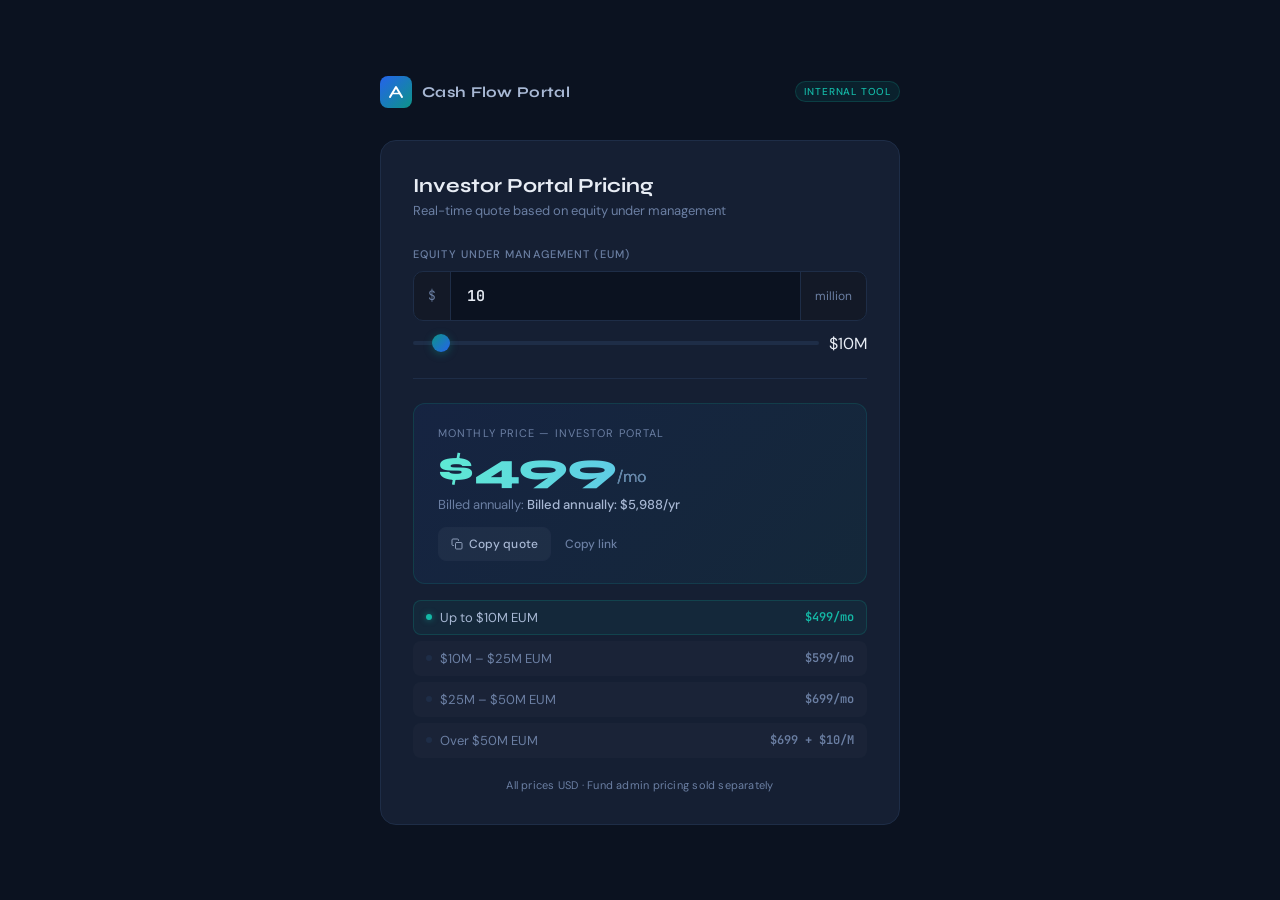
==== index.html @ 6ce74857 "copy quote and link" ====
<!DOCTYPE html>
<html lang="en">
<head>
<meta charset="UTF-8">
<meta name="viewport" content="width=device-width, initial-scale=1.0">
<title>CFP Investor Portal Pricing Calculator</title>
<link href="https://fonts.googleapis.com/css2?family=Syne:wght@400;600;700;800&family=JetBrains+Mono:wght@400;600&family=DM+Sans:wght@300;400;500&display=swap" rel="stylesheet">
<style>
  *, *::before, *::after { box-sizing: border-box; margin: 0; padding: 0; }

  :root {
    --navy: #0b1220;
    --navy-mid: #111b2e;
    --navy-card: #151f33;
    --navy-border: #1e2d47;
    --blue: #2563eb;
    --indigo: #4f46e5;
    --teal: #0d9488;
    --teal-light: #14b8a6;
    --text: #e8edf5;
    --muted: #6b7fa3;
    --soft: #a8b8d4;
  }

  body {
    background: var(--navy);
    color: var(--text);
    font-family: 'DM Sans', sans-serif;
    min-height: 100vh;
    display: flex;
    align-items: center;
    justify-content: center;
    padding: 24px;
  }

  .wrap {
    width: 100%;
    max-width: 520px;
  }

  .logo-row {
    display: flex;
    align-items: center;
    gap: 10px;
    margin-bottom: 32px;
  }

  .logo-mark {
    width: 32px;
    height: 32px;
    background: linear-gradient(135deg, var(--blue), var(--teal));
    border-radius: 8px;
    display: flex;
    align-items: center;
    justify-content: center;
  }

  .logo-mark svg { display: block; }

  .logo-text {
    font-family: 'Syne', sans-serif;
    font-weight: 700;
    font-size: 15px;
    letter-spacing: 0.02em;
    color: var(--soft);
  }

  .badge {
    margin-left: auto;
    font-size: 10px;
    font-weight: 500;
    letter-spacing: 0.08em;
    text-transform: uppercase;
    color: var(--teal-light);
    background: rgba(13,148,136,0.12);
    border: 1px solid rgba(13,148,136,0.25);
    padding: 3px 8px;
    border-radius: 20px;
  }

  .card {
    background: var(--navy-card);
    border: 1px solid var(--navy-border);
    border-radius: 16px;
    padding: 32px;
  }

  .card-title {
    font-family: 'Syne', sans-serif;
    font-size: 20px;
    font-weight: 700;
    color: var(--text);
    margin-bottom: 4px;
  }

  .card-sub {
    font-size: 13px;
    color: var(--muted);
    margin-bottom: 28px;
  }

  .input-group {
    margin-bottom: 24px;
  }

  .input-label {
    font-size: 11px;
    font-weight: 500;
    letter-spacing: 0.1em;
    text-transform: uppercase;
    color: var(--muted);
    margin-bottom: 10px;
    display: block;
  }

  .input-row {
    display: flex;
    gap: 0;
    background: var(--navy);
    border: 1px solid var(--navy-border);
    border-radius: 10px;
    overflow: hidden;
    transition: border-color 0.2s;
  }

  .input-row:focus-within {
    border-color: var(--teal);
    box-shadow: 0 0 0 3px rgba(13,148,136,0.12);
  }

  .input-prefix {
    padding: 0 14px;
    background: rgba(255,255,255,0.03);
    border-right: 1px solid var(--navy-border);
    display: flex;
    align-items: center;
    font-family: 'JetBrains Mono', monospace;
    font-size: 13px;
    color: var(--muted);
    white-space: nowrap;
    user-select: none;
  }

  .input-suffix {
    padding: 0 14px;
    background: rgba(255,255,255,0.03);
    border-left: 1px solid var(--navy-border);
    display: flex;
    align-items: center;
    font-size: 12px;
    color: var(--muted);
    white-space: nowrap;
    user-select: none;
  }

  input[type="number"] {
    width: 100%;
    background: transparent;
    border: none;
    outline: none;
    padding: 14px 16px;
    font-family: 'JetBrains Mono', monospace;
    font-size: 15px;
    font-weight: 600;
    color: var(--text);
    -moz-appearance: textfield;
  }

  input[type="number"]::-webkit-inner-spin-button,
  input[type="number"]::-webkit-outer-spin-button { -webkit-appearance: none; }

  .slider-row {
    margin-top: 12px;
    display: flex;
    align-items: center;
    gap: 10px;
  }

  input[type="range"] {
    -webkit-appearance: none;
    flex: 1;
    height: 4px;
    border-radius: 2px;
    background: var(--navy-border);
    outline: none;
    cursor: pointer;
  }

  input[type="range"]::-webkit-slider-thumb {
    -webkit-appearance: none;
    width: 18px;
    height: 18px;
    border-radius: 50%;
    background: linear-gradient(135deg, var(--teal), var(--blue));
    cursor: pointer;
    box-shadow: 0 2px 8px rgba(13,148,136,0.4);
    transition: transform 0.15s;
  }

  input[type="range"]::-webkit-slider-thumb:hover { transform: scale(1.2); }

  .divider {
    height: 1px;
    background: var(--navy-border);
    margin: 24px 0;
  }

  .result-block {
    background: linear-gradient(135deg, rgba(37,99,235,0.08), rgba(13,148,136,0.08));
    border: 1px solid rgba(13,148,136,0.2);
    border-radius: 12px;
    padding: 22px 24px;
    margin-bottom: 16px;
    position: relative;
  }

  .result-label {
    font-size: 11px;
    letter-spacing: 0.1em;
    text-transform: uppercase;
    color: var(--muted);
    margin-bottom: 8px;
  }

  .result-price {
    font-family: 'Syne', sans-serif;
    font-size: 42px;
    font-weight: 800;
    background: linear-gradient(90deg, #5eead4, #60a5fa);
    -webkit-background-clip: text;
    -webkit-text-fill-color: transparent;
    background-clip: text;
    line-height: 1;
    transition: all 0.2s;
  }

  .result-mo {
    font-family: 'DM Sans', sans-serif;
    font-size: 16px;
    font-weight: 400;
    color: var(--muted);
    -webkit-text-fill-color: var(--muted);
  }

  .result-annual {
    margin-top: 6px;
    font-size: 13px;
    color: var(--muted);
  }

  .result-annual span {
    color: var(--soft);
    font-weight: 500;
  }

  .copy-row {
    margin-top: 14px;
    display: flex;
    align-items: center;
    gap: 10px;
  }

  .copy-btn {
    font-family: 'DM Sans', sans-serif;
    font-size: 12px;
    font-weight: 500;
    letter-spacing: 0.02em;
    color: var(--soft);
    background: rgba(255,255,255,0.04);
    border: 1px solid var(--navy-border);
    border-radius: 8px;
    padding: 8px 12px;
    cursor: pointer;
    transition: all 0.15s;
    display: inline-flex;
    align-items: center;
    gap: 6px;
    user-select: none;
  }

  .copy-btn:hover {
    background: rgba(13,148,136,0.10);
    border-color: rgba(13,148,136,0.35);
    color: var(--text);
  }

  .copy-btn:active { transform: translateY(1px); }

  .copy-btn.copied {
    background: rgba(13,148,136,0.15);
    border-color: var(--teal);
    color: var(--teal-light);
  }

  .copy-btn svg { display: block; opacity: 0.8; }

  .share-btn {
    font-family: 'DM Sans', sans-serif;
    font-size: 12px;
    font-weight: 500;
    color: var(--muted);
    background: transparent;
    border: none;
    cursor: pointer;
    padding: 8px 4px;
    transition: color 0.15s;
    user-select: none;
  }

  .share-btn:hover { color: var(--soft); }
  .share-btn.copied { color: var(--teal-light); }

  .tier-row {
    display: flex;
    flex-direction: column;
    gap: 6px;
  }

  .tier {
    display: flex;
    align-items: center;
    justify-content: space-between;
    padding: 8px 12px;
    border-radius: 8px;
    background: rgba(255,255,255,0.02);
    border: 1px solid transparent;
    transition: all 0.2s;
    font-size: 13px;
  }

  .tier.active {
    background: rgba(13,148,136,0.08);
    border-color: rgba(13,148,136,0.25);
  }

  .tier-name {
    color: var(--muted);
    display: flex;
    align-items: center;
    gap: 8px;
  }

  .tier-dot {
    width: 6px;
    height: 6px;
    border-radius: 50%;
    background: var(--navy-border);
    transition: background 0.2s;
    flex-shrink: 0;
  }

  .tier.active .tier-dot {
    background: var(--teal-light);
    box-shadow: 0 0 6px rgba(20,184,166,0.6);
  }

  .tier.active .tier-name { color: var(--soft); }

  .tier-price {
    font-family: 'JetBrains Mono', monospace;
    font-size: 12px;
    color: var(--muted);
    font-weight: 600;
  }

  .tier.active .tier-price { color: var(--teal-light); }

  .footnote {
    margin-top: 20px;
    font-size: 11px;
    color: var(--muted);
    text-align: center;
    letter-spacing: 0.02em;
  }
</style>
</head>
<body>
<div class="wrap">
  <div class="logo-row">
    <div class="logo-mark">
      <svg width="18" height="18" viewBox="0 0 18 18" fill="none">
        <path d="M3 14L9 4L15 14" stroke="white" stroke-width="2" stroke-linecap="round" stroke-linejoin="round"/>
        <path d="M5.5 10.5H12.5" stroke="white" stroke-width="1.5" stroke-linecap="round"/>
      </svg>
    </div>
    <span class="logo-text">Cash Flow Portal</span>
    <span class="badge">Internal Tool</span>
  </div>

  <div class="card">
    <div class="card-title">Investor Portal Pricing</div>
    <div class="card-sub">Real-time quote based on equity under management</div>

    <div class="input-group">
      <label class="input-label">Equity Under Management (EUM)</label>
      <div class="input-row">
        <span class="input-prefix">$</span>
        <input type="number" id="eum-input" value="10" min="0" max="500" step="1" placeholder="0" oninput="cfpOnInput(this.value)" onchange="cfpOnInput(this.value)" />
        <span class="input-suffix">million</span>
      </div>
      <div class="slider-row">
        <input type="range" id="eum-slider" min="0" max="200" step="1" value="10" oninput="cfpOnSlider(this.value)" onchange="cfpOnSlider(this.value)" onmousemove="cfpOnSlider(this.value)" ontouchmove="cfpOnSlider(this.value)" />
        <span class="slider-label" id="slider-display">$10M</span>
      </div>
    </div>

    <div class="divider"></div>

    <div class="result-block">
      <div class="result-label">Monthly Price — Investor Portal</div>
      <div class="result-price" id="result-price">$499<span class="result-mo">/mo</span></div>
      <div class="result-annual">Billed annually: <span id="result-annual">$5,988/yr</span></div>
      <div class="copy-row">
        <button type="button" class="copy-btn" id="copy-btn" onclick="cfpCopyQuote()" aria-label="Copy quote to clipboard">
          <svg width="12" height="12" viewBox="0 0 24 24" fill="none" stroke="currentColor" stroke-width="2" stroke-linecap="round" stroke-linejoin="round"><rect x="9" y="9" width="13" height="13" rx="2" ry="2"></rect><path d="M5 15H4a2 2 0 0 1-2-2V4a2 2 0 0 1 2-2h9a2 2 0 0 1 2 2v1"></path></svg>
          <span id="copy-btn-label">Copy quote</span>
        </button>
        <button type="button" class="share-btn" id="share-btn" onclick="cfpCopyLink()" aria-label="Copy shareable link">
          <span id="share-btn-label">Copy link</span>
        </button>
      </div>
    </div>

    <div class="tier-row">
      <div class="tier active" id="tier-1">
        <span class="tier-name"><span class="tier-dot"></span>Up to $10M EUM</span>
        <span class="tier-price">$499/mo</span>
      </div>
      <div class="tier" id="tier-2">
        <span class="tier-name"><span class="tier-dot"></span>$10M – $25M EUM</span>
        <span class="tier-price">$599/mo</span>
      </div>
      <div class="tier" id="tier-3">
        <span class="tier-name"><span class="tier-dot"></span>$25M – $50M EUM</span>
        <span class="tier-price">$699/mo</span>
      </div>
      <div class="tier" id="tier-4">
        <span class="tier-name"><span class="tier-dot"></span>Over $50M EUM</span>
        <span class="tier-price" id="tier-4-price">$699 + $10/M</span>
      </div>
    </div>

    <div class="footnote">All prices USD · Fund admin pricing sold separately</div>
  </div>
</div>

<script>
  // Global functions - defined on window so inline handlers always find them
  // even when CRM injects HTML via innerHTML and strips addEventListener bindings

  window.cfpCalcPrice = function(eum) {
    if (eum <= 10) return 499;
    if (eum <= 25) return 599;
    if (eum <= 50) return 699;
    return 699 + Math.ceil(eum - 50) * 10;
  };

  window.cfpFmt = function(n) {
    return n.toLocaleString('en-US', { style: 'currency', currency: 'USD', maximumFractionDigits: 0 });
  };

  // Track latest EUM so copy/share buttons know what to emit
  window.cfpCurrentEum = 10;

  window.cfpUpdate = function(eum) {
    eum = parseFloat(eum) || 0;
    window.cfpCurrentEum = eum;
    var price = window.cfpCalcPrice(eum);
    var annual = price * 12;
    var active = eum <= 10 ? 0 : eum <= 25 ? 1 : eum <= 50 ? 2 : 3;

    var rp = document.getElementById('result-price');
    var ra = document.getElementById('result-annual');
    var sd = document.getElementById('slider-display');
    var t4 = document.getElementById('tier-4-price');

    if (rp) rp.innerHTML = window.cfpFmt(price) + '<span class="result-mo">/mo</span>';
    if (ra) ra.innerHTML = 'Billed annually: <span>' + window.cfpFmt(annual) + '/yr</span>';
    if (sd) sd.textContent = '$' + eum + 'M';

    [1,2,3,4].forEach(function(i) {
      var t = document.getElementById('tier-' + i);
      if (t) t.classList.toggle('active', i - 1 === active);
    });

    if (t4) {
      t4.textContent = eum > 50
        ? '$699 + $' + (Math.ceil(eum - 50) * 10) + '/mo'
        : '$699 + $10/M';
    }

    // Sync EUM to URL hash so the link is shareable. Guard for contexts
    // where history isn't available (e.g. embedded in a CRM iframe).
    try {
      if (window.history && window.history.replaceState && window.location) {
        window.history.replaceState(null, '', '#eum=' + eum);
      }
    } catch (e) { /* no-op */ }
  };

  window.cfpOnSlider = function(val) {
    var v = parseFloat(val) || 0;
    var inp = document.getElementById('eum-input');
    if (inp) inp.value = v;
    window.cfpUpdate(v);
  };

  window.cfpOnInput = function(val) {
    var v = Math.max(0, parseFloat(val) || 0);
    var slider = document.getElementById('eum-slider');
    if (slider) slider.value = Math.min(v, 200);
    window.cfpUpdate(v);
  };

  // Build the pasteable quote string used by AEs in email/Slack
  window.cfpQuoteText = function() {
    var eum = window.cfpCurrentEum || 0;
    var price = window.cfpCalcPrice(eum);
    var annual = price * 12;
    return 'Investor Portal: ' + window.cfpFmt(price) + '/mo ('
      + window.cfpFmt(annual) + '/yr) at $' + eum + 'M EUM';
  };

  // Clipboard helper that works in both modern and older / non-secure contexts
  window.cfpCopyText = function(text) {
    var done = function(ok) { return ok; };
    try {
      if (navigator.clipboard && navigator.clipboard.writeText) {
        return navigator.clipboard.writeText(text).then(function() { return true; }).catch(function() {
          return window.cfpCopyFallback(text);
        });
      }
    } catch (e) { /* fall through */ }
    return Promise.resolve(window.cfpCopyFallback(text));
  };

  window.cfpCopyFallback = function(text) {
    try {
      var ta = document.createElement('textarea');
      ta.value = text;
      ta.setAttribute('readonly', '');
      ta.style.position = 'absolute';
      ta.style.left = '-9999px';
      document.body.appendChild(ta);
      ta.select();
      var ok = document.execCommand('copy');
      document.body.removeChild(ta);
      return ok;
    } catch (e) { return false; }
  };

  window.cfpFlashButton = function(id, labelId, okText, origText) {
    var btn = document.getElementById(id);
    var lbl = document.getElementById(labelId);
    if (!btn || !lbl) return;
    btn.classList.add('copied');
    lbl.textContent = okText;
    setTimeout(function() {
      btn.classList.remove('copied');
      lbl.textContent = origText;
    }, 1400);
  };

  window.cfpCopyQuote = function() {
    var text = window.cfpQuoteText();
    Promise.resolve(window.cfpCopyText(text)).then(function(ok) {
      window.cfpFlashButton('copy-btn', 'copy-btn-label', ok ? 'Copied' : 'Copy failed', 'Copy quote');
    });
  };

  window.cfpCopyLink = function() {
    var href = (window.location && window.location.href) || '';
    // Ensure the hash reflects the current EUM even if replaceState was blocked
    if (href.indexOf('#') >= 0) href = href.split('#')[0];
    href = href + '#eum=' + (window.cfpCurrentEum || 0);
    Promise.resolve(window.cfpCopyText(href)).then(function(ok) {
      window.cfpFlashButton('share-btn', 'share-btn-label', ok ? 'Link copied' : 'Copy failed', 'Copy link');
    });
  };

  // Parse EUM from URL hash on load, e.g. "#eum=35"
  window.cfpReadHash = function() {
    try {
      var h = (window.location && window.location.hash) || '';
      var m = h.match(/eum=([0-9]+(?:\.[0-9]+)?)/i);
      if (m) {
        var v = parseFloat(m[1]);
        if (!isNaN(v) && v >= 0) return v;
      }
    } catch (e) { /* no-op */ }
    return null;
  };

  // Fallback: also bind via addEventListener in case inline handlers are stripped
  function cfpBind() {
    var inp = document.getElementById('eum-input');
    var slider = document.getElementById('eum-slider');
    var copyBtn = document.getElementById('copy-btn');
    var shareBtn = document.getElementById('share-btn');

    if (inp) {
      inp.addEventListener('input', function() { window.cfpOnInput(this.value); });
      inp.addEventListener('change', function() { window.cfpOnInput(this.value); });
    }
    if (slider) {
      ['input','change','mousemove','touchmove'].forEach(function(ev) {
        slider.addEventListener(ev, function() { window.cfpOnSlider(this.value); });
      });
    }
    if (copyBtn) copyBtn.addEventListener('click', function() { window.cfpCopyQuote(); });
    if (shareBtn) shareBtn.addEventListener('click', function() { window.cfpCopyLink(); });

    // Initial value: URL hash wins over the default
    var initial = window.cfpReadHash();
    if (initial !== null) {
      if (inp) inp.value = initial;
      if (slider) slider.value = Math.min(initial, 200);
      window.cfpUpdate(initial);
    } else {
      window.cfpUpdate(10);
    }
  }

  if (document.readyState === 'loading') {
    document.addEventListener('DOMContentLoaded', cfpBind);
  } else {
    cfpBind();
  }
</script>
</body>
</html>
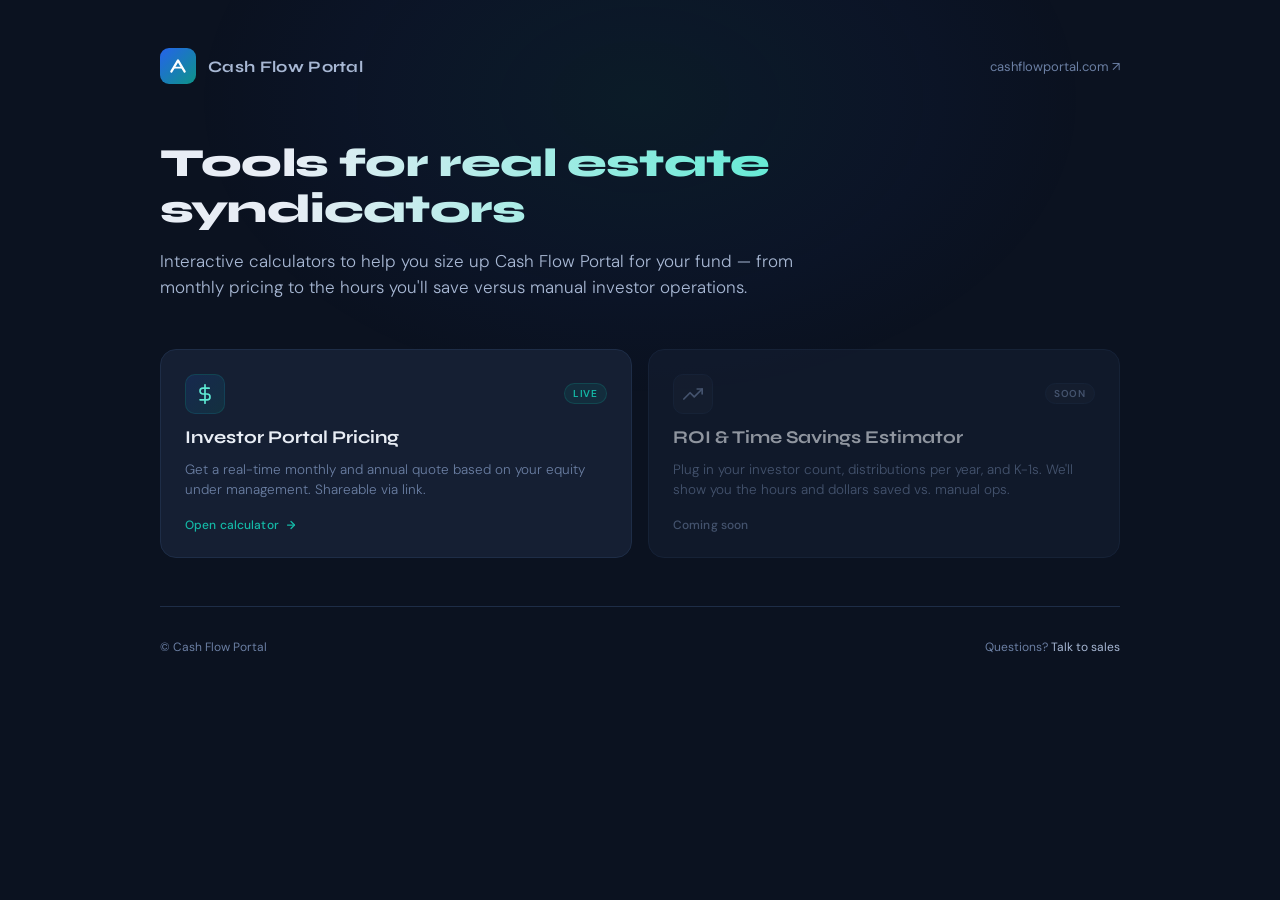
==== commit aebb13c9: "Added launcher" ====
--- a/index.html
+++ b/index.html
@@ -3,8 +3,9 @@
 <head>
 <meta charset="UTF-8">
 <meta name="viewport" content="width=device-width, initial-scale=1.0">
-<title>CFP Investor Portal Pricing Calculator</title>
-<link href="https://fonts.googleapis.com/css2?family=Syne:wght@400;600;700;800&family=JetBrains+Mono:wght@400;600&family=DM+Sans:wght@300;400;500&display=swap" rel="stylesheet">
+<title>Cash Flow Portal — Tools</title>
+<meta name="description" content="Interactive calculators and estimators for real estate syndicators evaluating Cash Flow Portal.">
+<link href="https://fonts.googleapis.com/css2?family=Syne:wght@400;600;700;800&family=DM+Sans:wght@300;400;500;600&display=swap" rel="stylesheet">
 <style>
   *, *::before, *::after { box-sizing: border-box; margin: 0; padding: 0; }
 
@@ -12,620 +13,343 @@
     --navy: #0b1220;
     --navy-mid: #111b2e;
     --navy-card: #151f33;
+    --navy-card-hover: #1a2540;
     --navy-border: #1e2d47;
+    --navy-border-hover: #2a3d5c;
     --blue: #2563eb;
     --indigo: #4f46e5;
     --teal: #0d9488;
     --teal-light: #14b8a6;
+    --teal-glow: #5eead4;
     --text: #e8edf5;
     --muted: #6b7fa3;
     --soft: #a8b8d4;
   }
+
+  html, body { min-height: 100%; }
 
   body {
     background: var(--navy);
     color: var(--text);
     font-family: 'DM Sans', sans-serif;
-    min-height: 100vh;
+    -webkit-font-smoothing: antialiased;
+    padding: 48px 24px 64px;
+    position: relative;
+    overflow-x: hidden;
+  }
+
+  /* Subtle background glow */
+  body::before {
+    content: '';
+    position: fixed;
+    top: -200px;
+    left: 50%;
+    transform: translateX(-50%);
+    width: 900px;
+    height: 600px;
+    background: radial-gradient(ellipse at center, rgba(13,148,136,0.08) 0%, rgba(37,99,235,0.04) 40%, transparent 70%);
+    pointer-events: none;
+    z-index: 0;
+  }
+
+  .wrap {
+    position: relative;
+    z-index: 1;
+    max-width: 960px;
+    margin: 0 auto;
+  }
+
+  /* ---------- Header ---------- */
+  .header {
+    display: flex;
+    align-items: center;
+    gap: 12px;
+    margin-bottom: 56px;
+  }
+
+  .logo-mark {
+    width: 36px;
+    height: 36px;
+    background: linear-gradient(135deg, var(--blue), var(--teal));
+    border-radius: 9px;
     display: flex;
     align-items: center;
     justify-content: center;
-    padding: 24px;
-  }
-
-  .wrap {
-    width: 100%;
-    max-width: 520px;
-  }
-
-  .logo-row {
-    display: flex;
-    align-items: center;
-    gap: 10px;
-    margin-bottom: 32px;
-  }
-
-  .logo-mark {
-    width: 32px;
-    height: 32px;
-    background: linear-gradient(135deg, var(--blue), var(--teal));
-    border-radius: 8px;
-    display: flex;
-    align-items: center;
-    justify-content: center;
-  }
-
-  .logo-mark svg { display: block; }
+    flex-shrink: 0;
+  }
 
   .logo-text {
     font-family: 'Syne', sans-serif;
     font-weight: 700;
-    font-size: 15px;
+    font-size: 16px;
     letter-spacing: 0.02em;
     color: var(--soft);
   }
 
-  .badge {
+  .home-link {
     margin-left: auto;
+    font-size: 13px;
+    color: var(--muted);
+    text-decoration: none;
+    transition: color 0.15s;
+  }
+
+  .home-link:hover { color: var(--soft); }
+
+  /* ---------- Hero ---------- */
+  .hero { margin-bottom: 48px; max-width: 640px; }
+
+  .hero h1 {
+    font-family: 'Syne', sans-serif;
+    font-size: clamp(28px, 4vw, 40px);
+    font-weight: 800;
+    line-height: 1.15;
+    letter-spacing: -0.02em;
+    margin-bottom: 16px;
+    background: linear-gradient(90deg, var(--text) 20%, var(--teal-glow) 100%);
+    -webkit-background-clip: text;
+    background-clip: text;
+    -webkit-text-fill-color: transparent;
+  }
+
+  .hero p {
+    font-size: clamp(15px, 1.6vw, 17px);
+    line-height: 1.55;
+    color: var(--soft);
+    font-weight: 300;
+  }
+
+  /* ---------- Tile grid ---------- */
+  .grid {
+    display: grid;
+    grid-template-columns: repeat(auto-fit, minmax(280px, 1fr));
+    gap: 16px;
+    margin-bottom: 48px;
+  }
+
+  .tile {
+    position: relative;
+    background: var(--navy-card);
+    border: 1px solid var(--navy-border);
+    border-radius: 16px;
+    padding: 24px;
+    text-decoration: none;
+    color: inherit;
+    display: flex;
+    flex-direction: column;
+    gap: 12px;
+    transition: transform 0.18s ease, border-color 0.18s ease, background 0.18s ease;
+    cursor: pointer;
+    overflow: hidden;
+  }
+
+  .tile::after {
+    content: '';
+    position: absolute;
+    inset: 0;
+    border-radius: 16px;
+    background: radial-gradient(circle at top right, rgba(13,148,136,0.10), transparent 60%);
+    opacity: 0;
+    transition: opacity 0.18s ease;
+    pointer-events: none;
+  }
+
+  .tile:hover {
+    transform: translateY(-2px);
+    border-color: var(--navy-border-hover);
+    background: var(--navy-card-hover);
+  }
+
+  .tile:hover::after { opacity: 1; }
+
+  .tile.disabled {
+    cursor: default;
+    opacity: 0.6;
+  }
+
+  .tile.disabled:hover {
+    transform: none;
+    border-color: var(--navy-border);
+    background: var(--navy-card);
+  }
+
+  .tile.disabled:hover::after { opacity: 0; }
+
+  .tile-head {
+    display: flex;
+    align-items: center;
+    justify-content: space-between;
+    gap: 8px;
+  }
+
+  .tile-icon {
+    width: 40px;
+    height: 40px;
+    border-radius: 10px;
+    display: flex;
+    align-items: center;
+    justify-content: center;
+    background: linear-gradient(135deg, rgba(37,99,235,0.15), rgba(13,148,136,0.15));
+    border: 1px solid rgba(13,148,136,0.22);
+    color: var(--teal-glow);
+    flex-shrink: 0;
+  }
+
+  .tile.disabled .tile-icon {
+    background: rgba(255,255,255,0.03);
+    border-color: var(--navy-border);
+    color: var(--muted);
+  }
+
+  .tile-badge {
     font-size: 10px;
-    font-weight: 500;
+    font-weight: 600;
     letter-spacing: 0.08em;
     text-transform: uppercase;
+    padding: 3px 8px;
+    border-radius: 20px;
+    white-space: nowrap;
+  }
+
+  .tile-badge.live {
     color: var(--teal-light);
     background: rgba(13,148,136,0.12);
     border: 1px solid rgba(13,148,136,0.25);
-    padding: 3px 8px;
-    border-radius: 20px;
-  }
-
-  .card {
-    background: var(--navy-card);
+  }
+
+  .tile-badge.soon {
+    color: var(--muted);
+    background: rgba(255,255,255,0.03);
     border: 1px solid var(--navy-border);
-    border-radius: 16px;
-    padding: 32px;
-  }
-
-  .card-title {
+  }
+
+  .tile h2 {
     font-family: 'Syne', sans-serif;
-    font-size: 20px;
+    font-size: 18px;
     font-weight: 700;
+    line-height: 1.25;
     color: var(--text);
-    margin-bottom: 4px;
-  }
-
-  .card-sub {
-    font-size: 13px;
-    color: var(--muted);
-    margin-bottom: 28px;
-  }
-
-  .input-group {
-    margin-bottom: 24px;
-  }
-
-  .input-label {
-    font-size: 11px;
-    font-weight: 500;
-    letter-spacing: 0.1em;
-    text-transform: uppercase;
-    color: var(--muted);
-    margin-bottom: 10px;
-    display: block;
-  }
-
-  .input-row {
-    display: flex;
-    gap: 0;
-    background: var(--navy);
-    border: 1px solid var(--navy-border);
-    border-radius: 10px;
-    overflow: hidden;
-    transition: border-color 0.2s;
-  }
-
-  .input-row:focus-within {
-    border-color: var(--teal);
-    box-shadow: 0 0 0 3px rgba(13,148,136,0.12);
-  }
-
-  .input-prefix {
-    padding: 0 14px;
-    background: rgba(255,255,255,0.03);
-    border-right: 1px solid var(--navy-border);
-    display: flex;
-    align-items: center;
-    font-family: 'JetBrains Mono', monospace;
-    font-size: 13px;
-    color: var(--muted);
-    white-space: nowrap;
-    user-select: none;
-  }
-
-  .input-suffix {
-    padding: 0 14px;
-    background: rgba(255,255,255,0.03);
-    border-left: 1px solid var(--navy-border);
-    display: flex;
-    align-items: center;
-    font-size: 12px;
-    color: var(--muted);
-    white-space: nowrap;
-    user-select: none;
-  }
-
-  input[type="number"] {
-    width: 100%;
-    background: transparent;
-    border: none;
-    outline: none;
-    padding: 14px 16px;
-    font-family: 'JetBrains Mono', monospace;
-    font-size: 15px;
-    font-weight: 600;
-    color: var(--text);
-    -moz-appearance: textfield;
-  }
-
-  input[type="number"]::-webkit-inner-spin-button,
-  input[type="number"]::-webkit-outer-spin-button { -webkit-appearance: none; }
-
-  .slider-row {
-    margin-top: 12px;
-    display: flex;
-    align-items: center;
-    gap: 10px;
-  }
-
-  input[type="range"] {
-    -webkit-appearance: none;
-    flex: 1;
-    height: 4px;
-    border-radius: 2px;
-    background: var(--navy-border);
-    outline: none;
-    cursor: pointer;
-  }
-
-  input[type="range"]::-webkit-slider-thumb {
-    -webkit-appearance: none;
-    width: 18px;
-    height: 18px;
-    border-radius: 50%;
-    background: linear-gradient(135deg, var(--teal), var(--blue));
-    cursor: pointer;
-    box-shadow: 0 2px 8px rgba(13,148,136,0.4);
-    transition: transform 0.15s;
-  }
-
-  input[type="range"]::-webkit-slider-thumb:hover { transform: scale(1.2); }
-
-  .divider {
-    height: 1px;
-    background: var(--navy-border);
-    margin: 24px 0;
-  }
-
-  .result-block {
-    background: linear-gradient(135deg, rgba(37,99,235,0.08), rgba(13,148,136,0.08));
-    border: 1px solid rgba(13,148,136,0.2);
-    border-radius: 12px;
-    padding: 22px 24px;
-    margin-bottom: 16px;
-    position: relative;
-  }
-
-  .result-label {
-    font-size: 11px;
-    letter-spacing: 0.1em;
-    text-transform: uppercase;
-    color: var(--muted);
-    margin-bottom: 8px;
-  }
-
-  .result-price {
-    font-family: 'Syne', sans-serif;
-    font-size: 42px;
-    font-weight: 800;
-    background: linear-gradient(90deg, #5eead4, #60a5fa);
-    -webkit-background-clip: text;
-    -webkit-text-fill-color: transparent;
-    background-clip: text;
-    line-height: 1;
-    transition: all 0.2s;
-  }
-
-  .result-mo {
-    font-family: 'DM Sans', sans-serif;
-    font-size: 16px;
-    font-weight: 400;
-    color: var(--muted);
-    -webkit-text-fill-color: var(--muted);
-  }
-
-  .result-annual {
-    margin-top: 6px;
-    font-size: 13px;
-    color: var(--muted);
-  }
-
-  .result-annual span {
-    color: var(--soft);
-    font-weight: 500;
-  }
-
-  .copy-row {
-    margin-top: 14px;
-    display: flex;
-    align-items: center;
-    gap: 10px;
-  }
-
-  .copy-btn {
-    font-family: 'DM Sans', sans-serif;
+  }
+
+  .tile p {
+    font-size: 13.5px;
+    line-height: 1.5;
+    color: var(--muted);
+    font-weight: 300;
+    flex-grow: 1;
+  }
+
+  .tile-foot {
+    display: flex;
+    align-items: center;
+    gap: 6px;
     font-size: 12px;
     font-weight: 500;
-    letter-spacing: 0.02em;
+    color: var(--teal-light);
+    letter-spacing: 0.01em;
+    margin-top: 4px;
+  }
+
+  .tile-foot svg { transition: transform 0.18s ease; }
+  .tile:hover .tile-foot svg { transform: translateX(3px); }
+
+  .tile.disabled .tile-foot { color: var(--muted); }
+
+  /* ---------- Footer ---------- */
+  .footer {
+    padding-top: 32px;
+    border-top: 1px solid var(--navy-border);
+    display: flex;
+    align-items: center;
+    justify-content: space-between;
+    flex-wrap: wrap;
+    gap: 16px;
+    font-size: 12px;
+    color: var(--muted);
+  }
+
+  .footer a {
     color: var(--soft);
-    background: rgba(255,255,255,0.04);
-    border: 1px solid var(--navy-border);
-    border-radius: 8px;
-    padding: 8px 12px;
-    cursor: pointer;
-    transition: all 0.15s;
-    display: inline-flex;
-    align-items: center;
-    gap: 6px;
-    user-select: none;
-  }
-
-  .copy-btn:hover {
-    background: rgba(13,148,136,0.10);
-    border-color: rgba(13,148,136,0.35);
-    color: var(--text);
-  }
-
-  .copy-btn:active { transform: translateY(1px); }
-
-  .copy-btn.copied {
-    background: rgba(13,148,136,0.15);
-    border-color: var(--teal);
-    color: var(--teal-light);
-  }
-
-  .copy-btn svg { display: block; opacity: 0.8; }
-
-  .share-btn {
-    font-family: 'DM Sans', sans-serif;
-    font-size: 12px;
-    font-weight: 500;
-    color: var(--muted);
-    background: transparent;
-    border: none;
-    cursor: pointer;
-    padding: 8px 4px;
+    text-decoration: none;
     transition: color 0.15s;
-    user-select: none;
-  }
-
-  .share-btn:hover { color: var(--soft); }
-  .share-btn.copied { color: var(--teal-light); }
-
-  .tier-row {
-    display: flex;
-    flex-direction: column;
-    gap: 6px;
-  }
-
-  .tier {
-    display: flex;
-    align-items: center;
-    justify-content: space-between;
-    padding: 8px 12px;
-    border-radius: 8px;
-    background: rgba(255,255,255,0.02);
-    border: 1px solid transparent;
-    transition: all 0.2s;
-    font-size: 13px;
-  }
-
-  .tier.active {
-    background: rgba(13,148,136,0.08);
-    border-color: rgba(13,148,136,0.25);
-  }
-
-  .tier-name {
-    color: var(--muted);
-    display: flex;
-    align-items: center;
-    gap: 8px;
-  }
-
-  .tier-dot {
-    width: 6px;
-    height: 6px;
-    border-radius: 50%;
-    background: var(--navy-border);
-    transition: background 0.2s;
-    flex-shrink: 0;
-  }
-
-  .tier.active .tier-dot {
-    background: var(--teal-light);
-    box-shadow: 0 0 6px rgba(20,184,166,0.6);
-  }
-
-  .tier.active .tier-name { color: var(--soft); }
-
-  .tier-price {
-    font-family: 'JetBrains Mono', monospace;
-    font-size: 12px;
-    color: var(--muted);
-    font-weight: 600;
-  }
-
-  .tier.active .tier-price { color: var(--teal-light); }
-
-  .footnote {
-    margin-top: 20px;
-    font-size: 11px;
-    color: var(--muted);
-    text-align: center;
-    letter-spacing: 0.02em;
+  }
+
+  .footer a:hover { color: var(--teal-light); }
+
+  /* ---------- Responsive ---------- */
+  @media (max-width: 520px) {
+    body { padding: 32px 20px 48px; }
+    .header { margin-bottom: 40px; }
+    .hero { margin-bottom: 32px; }
+    .grid { gap: 12px; margin-bottom: 40px; }
+    .tile { padding: 20px; }
   }
 </style>
 </head>
 <body>
 <div class="wrap">
-  <div class="logo-row">
+
+  <div class="header">
     <div class="logo-mark">
-      <svg width="18" height="18" viewBox="0 0 18 18" fill="none">
+      <svg width="20" height="20" viewBox="0 0 18 18" fill="none" aria-hidden="true">
         <path d="M3 14L9 4L15 14" stroke="white" stroke-width="2" stroke-linecap="round" stroke-linejoin="round"/>
         <path d="M5.5 10.5H12.5" stroke="white" stroke-width="1.5" stroke-linecap="round"/>
       </svg>
     </div>
     <span class="logo-text">Cash Flow Portal</span>
-    <span class="badge">Internal Tool</span>
+    <a class="home-link" href="https://cashflowportal.com/" rel="noopener">cashflowportal.com ↗</a>
   </div>
 
-  <div class="card">
-    <div class="card-title">Investor Portal Pricing</div>
-    <div class="card-sub">Real-time quote based on equity under management</div>
-
-    <div class="input-group">
-      <label class="input-label">Equity Under Management (EUM)</label>
-      <div class="input-row">
-        <span class="input-prefix">$</span>
-        <input type="number" id="eum-input" value="10" min="0" max="500" step="1" placeholder="0" oninput="cfpOnInput(this.value)" onchange="cfpOnInput(this.value)" />
-        <span class="input-suffix">million</span>
+  <section class="hero">
+    <h1>Tools for real estate syndicators</h1>
+    <p>Interactive calculators to help you size up Cash Flow Portal for your fund — from monthly pricing to the hours you'll save versus manual investor operations.</p>
+  </section>
+
+  <div class="grid">
+
+    <a class="tile" href="pricing.html" aria-label="Open the Investor Portal Pricing Calculator">
+      <div class="tile-head">
+        <div class="tile-icon" aria-hidden="true">
+          <svg width="20" height="20" viewBox="0 0 24 24" fill="none" stroke="currentColor" stroke-width="2" stroke-linecap="round" stroke-linejoin="round">
+            <line x1="12" y1="1" x2="12" y2="23"></line>
+            <path d="M17 5H9.5a3.5 3.5 0 0 0 0 7h5a3.5 3.5 0 0 1 0 7H6"></path>
+          </svg>
+        </div>
+        <span class="tile-badge live">Live</span>
       </div>
-      <div class="slider-row">
-        <input type="range" id="eum-slider" min="0" max="200" step="1" value="10" oninput="cfpOnSlider(this.value)" onchange="cfpOnSlider(this.value)" onmousemove="cfpOnSlider(this.value)" ontouchmove="cfpOnSlider(this.value)" />
-        <span class="slider-label" id="slider-display">$10M</span>
+      <h2>Investor Portal Pricing</h2>
+      <p>Get a real-time monthly and annual quote based on your equity under management. Shareable via link.</p>
+      <div class="tile-foot">
+        Open calculator
+        <svg width="12" height="12" viewBox="0 0 24 24" fill="none" stroke="currentColor" stroke-width="2.5" stroke-linecap="round" stroke-linejoin="round" aria-hidden="true">
+          <line x1="5" y1="12" x2="19" y2="12"></line>
+          <polyline points="12 5 19 12 12 19"></polyline>
+        </svg>
       </div>
+    </a>
+
+    <div class="tile disabled" aria-label="ROI Estimator — coming soon">
+      <div class="tile-head">
+        <div class="tile-icon" aria-hidden="true">
+          <svg width="20" height="20" viewBox="0 0 24 24" fill="none" stroke="currentColor" stroke-width="2" stroke-linecap="round" stroke-linejoin="round">
+            <polyline points="23 6 13.5 15.5 8.5 10.5 1 18"></polyline>
+            <polyline points="17 6 23 6 23 12"></polyline>
+          </svg>
+        </div>
+        <span class="tile-badge soon">Soon</span>
+      </div>
+      <h2>ROI &amp; Time Savings Estimator</h2>
+      <p>Plug in your investor count, distributions per year, and K-1s. We'll show you the hours and dollars saved vs. manual ops.</p>
+      <div class="tile-foot">Coming soon</div>
     </div>
 
-    <div class="divider"></div>
-
-    <div class="result-block">
-      <div class="result-label">Monthly Price — Investor Portal</div>
-      <div class="result-price" id="result-price">$499<span class="result-mo">/mo</span></div>
-      <div class="result-annual">Billed annually: <span id="result-annual">$5,988/yr</span></div>
-      <div class="copy-row">
-        <button type="button" class="copy-btn" id="copy-btn" onclick="cfpCopyQuote()" aria-label="Copy quote to clipboard">
-          <svg width="12" height="12" viewBox="0 0 24 24" fill="none" stroke="currentColor" stroke-width="2" stroke-linecap="round" stroke-linejoin="round"><rect x="9" y="9" width="13" height="13" rx="2" ry="2"></rect><path d="M5 15H4a2 2 0 0 1-2-2V4a2 2 0 0 1 2-2h9a2 2 0 0 1 2 2v1"></path></svg>
-          <span id="copy-btn-label">Copy quote</span>
-        </button>
-        <button type="button" class="share-btn" id="share-btn" onclick="cfpCopyLink()" aria-label="Copy shareable link">
-          <span id="share-btn-label">Copy link</span>
-        </button>
-      </div>
-    </div>
-
-    <div class="tier-row">
-      <div class="tier active" id="tier-1">
-        <span class="tier-name"><span class="tier-dot"></span>Up to $10M EUM</span>
-        <span class="tier-price">$499/mo</span>
-      </div>
-      <div class="tier" id="tier-2">
-        <span class="tier-name"><span class="tier-dot"></span>$10M – $25M EUM</span>
-        <span class="tier-price">$599/mo</span>
-      </div>
-      <div class="tier" id="tier-3">
-        <span class="tier-name"><span class="tier-dot"></span>$25M – $50M EUM</span>
-        <span class="tier-price">$699/mo</span>
-      </div>
-      <div class="tier" id="tier-4">
-        <span class="tier-name"><span class="tier-dot"></span>Over $50M EUM</span>
-        <span class="tier-price" id="tier-4-price">$699 + $10/M</span>
-      </div>
-    </div>
-
-    <div class="footnote">All prices USD · Fund admin pricing sold separately</div>
   </div>
+
+  <div class="footer">
+    <span>© Cash Flow Portal</span>
+    <span>Questions? <a href="mailto:sales@cashflowportal.com">Talk to sales</a></span>
+  </div>
+
 </div>
-
-<script>
-  // Global functions - defined on window so inline handlers always find them
-  // even when CRM injects HTML via innerHTML and strips addEventListener bindings
-
-  window.cfpCalcPrice = function(eum) {
-    if (eum <= 10) return 499;
-    if (eum <= 25) return 599;
-    if (eum <= 50) return 699;
-    return 699 + Math.ceil(eum - 50) * 10;
-  };
-
-  window.cfpFmt = function(n) {
-    return n.toLocaleString('en-US', { style: 'currency', currency: 'USD', maximumFractionDigits: 0 });
-  };
-
-  // Track latest EUM so copy/share buttons know what to emit
-  window.cfpCurrentEum = 10;
-
-  window.cfpUpdate = function(eum) {
-    eum = parseFloat(eum) || 0;
-    window.cfpCurrentEum = eum;
-    var price = window.cfpCalcPrice(eum);
-    var annual = price * 12;
-    var active = eum <= 10 ? 0 : eum <= 25 ? 1 : eum <= 50 ? 2 : 3;
-
-    var rp = document.getElementById('result-price');
-    var ra = document.getElementById('result-annual');
-    var sd = document.getElementById('slider-display');
-    var t4 = document.getElementById('tier-4-price');
-
-    if (rp) rp.innerHTML = window.cfpFmt(price) + '<span class="result-mo">/mo</span>';
-    if (ra) ra.innerHTML = 'Billed annually: <span>' + window.cfpFmt(annual) + '/yr</span>';
-    if (sd) sd.textContent = '$' + eum + 'M';
-
-    [1,2,3,4].forEach(function(i) {
-      var t = document.getElementById('tier-' + i);
-      if (t) t.classList.toggle('active', i - 1 === active);
-    });
-
-    if (t4) {
-      t4.textContent = eum > 50
-        ? '$699 + $' + (Math.ceil(eum - 50) * 10) + '/mo'
-        : '$699 + $10/M';
-    }
-
-    // Sync EUM to URL hash so the link is shareable. Guard for contexts
-    // where history isn't available (e.g. embedded in a CRM iframe).
-    try {
-      if (window.history && window.history.replaceState && window.location) {
-        window.history.replaceState(null, '', '#eum=' + eum);
-      }
-    } catch (e) { /* no-op */ }
-  };
-
-  window.cfpOnSlider = function(val) {
-    var v = parseFloat(val) || 0;
-    var inp = document.getElementById('eum-input');
-    if (inp) inp.value = v;
-    window.cfpUpdate(v);
-  };
-
-  window.cfpOnInput = function(val) {
-    var v = Math.max(0, parseFloat(val) || 0);
-    var slider = document.getElementById('eum-slider');
-    if (slider) slider.value = Math.min(v, 200);
-    window.cfpUpdate(v);
-  };
-
-  // Build the pasteable quote string used by AEs in email/Slack
-  window.cfpQuoteText = function() {
-    var eum = window.cfpCurrentEum || 0;
-    var price = window.cfpCalcPrice(eum);
-    var annual = price * 12;
-    return 'Investor Portal: ' + window.cfpFmt(price) + '/mo ('
-      + window.cfpFmt(annual) + '/yr) at $' + eum + 'M EUM';
-  };
-
-  // Clipboard helper that works in both modern and older / non-secure contexts
-  window.cfpCopyText = function(text) {
-    var done = function(ok) { return ok; };
-    try {
-      if (navigator.clipboard && navigator.clipboard.writeText) {
-        return navigator.clipboard.writeText(text).then(function() { return true; }).catch(function() {
-          return window.cfpCopyFallback(text);
-        });
-      }
-    } catch (e) { /* fall through */ }
-    return Promise.resolve(window.cfpCopyFallback(text));
-  };
-
-  window.cfpCopyFallback = function(text) {
-    try {
-      var ta = document.createElement('textarea');
-      ta.value = text;
-      ta.setAttribute('readonly', '');
-      ta.style.position = 'absolute';
-      ta.style.left = '-9999px';
-      document.body.appendChild(ta);
-      ta.select();
-      var ok = document.execCommand('copy');
-      document.body.removeChild(ta);
-      return ok;
-    } catch (e) { return false; }
-  };
-
-  window.cfpFlashButton = function(id, labelId, okText, origText) {
-    var btn = document.getElementById(id);
-    var lbl = document.getElementById(labelId);
-    if (!btn || !lbl) return;
-    btn.classList.add('copied');
-    lbl.textContent = okText;
-    setTimeout(function() {
-      btn.classList.remove('copied');
-      lbl.textContent = origText;
-    }, 1400);
-  };
-
-  window.cfpCopyQuote = function() {
-    var text = window.cfpQuoteText();
-    Promise.resolve(window.cfpCopyText(text)).then(function(ok) {
-      window.cfpFlashButton('copy-btn', 'copy-btn-label', ok ? 'Copied' : 'Copy failed', 'Copy quote');
-    });
-  };
-
-  window.cfpCopyLink = function() {
-    var href = (window.location && window.location.href) || '';
-    // Ensure the hash reflects the current EUM even if replaceState was blocked
-    if (href.indexOf('#') >= 0) href = href.split('#')[0];
-    href = href + '#eum=' + (window.cfpCurrentEum || 0);
-    Promise.resolve(window.cfpCopyText(href)).then(function(ok) {
-      window.cfpFlashButton('share-btn', 'share-btn-label', ok ? 'Link copied' : 'Copy failed', 'Copy link');
-    });
-  };
-
-  // Parse EUM from URL hash on load, e.g. "#eum=35"
-  window.cfpReadHash = function() {
-    try {
-      var h = (window.location && window.location.hash) || '';
-      var m = h.match(/eum=([0-9]+(?:\.[0-9]+)?)/i);
-      if (m) {
-        var v = parseFloat(m[1]);
-        if (!isNaN(v) && v >= 0) return v;
-      }
-    } catch (e) { /* no-op */ }
-    return null;
-  };
-
-  // Fallback: also bind via addEventListener in case inline handlers are stripped
-  function cfpBind() {
-    var inp = document.getElementById('eum-input');
-    var slider = document.getElementById('eum-slider');
-    var copyBtn = document.getElementById('copy-btn');
-    var shareBtn = document.getElementById('share-btn');
-
-    if (inp) {
-      inp.addEventListener('input', function() { window.cfpOnInput(this.value); });
-      inp.addEventListener('change', function() { window.cfpOnInput(this.value); });
-    }
-    if (slider) {
-      ['input','change','mousemove','touchmove'].forEach(function(ev) {
-        slider.addEventListener(ev, function() { window.cfpOnSlider(this.value); });
-      });
-    }
-    if (copyBtn) copyBtn.addEventListener('click', function() { window.cfpCopyQuote(); });
-    if (shareBtn) shareBtn.addEventListener('click', function() { window.cfpCopyLink(); });
-
-    // Initial value: URL hash wins over the default
-    var initial = window.cfpReadHash();
-    if (initial !== null) {
-      if (inp) inp.value = initial;
-      if (slider) slider.value = Math.min(initial, 200);
-      window.cfpUpdate(initial);
-    } else {
-      window.cfpUpdate(10);
-    }
-  }
-
-  if (document.readyState === 'loading') {
-    document.addEventListener('DOMContentLoaded', cfpBind);
-  } else {
-    cfpBind();
-  }
-</script>
 </body>
 </html>
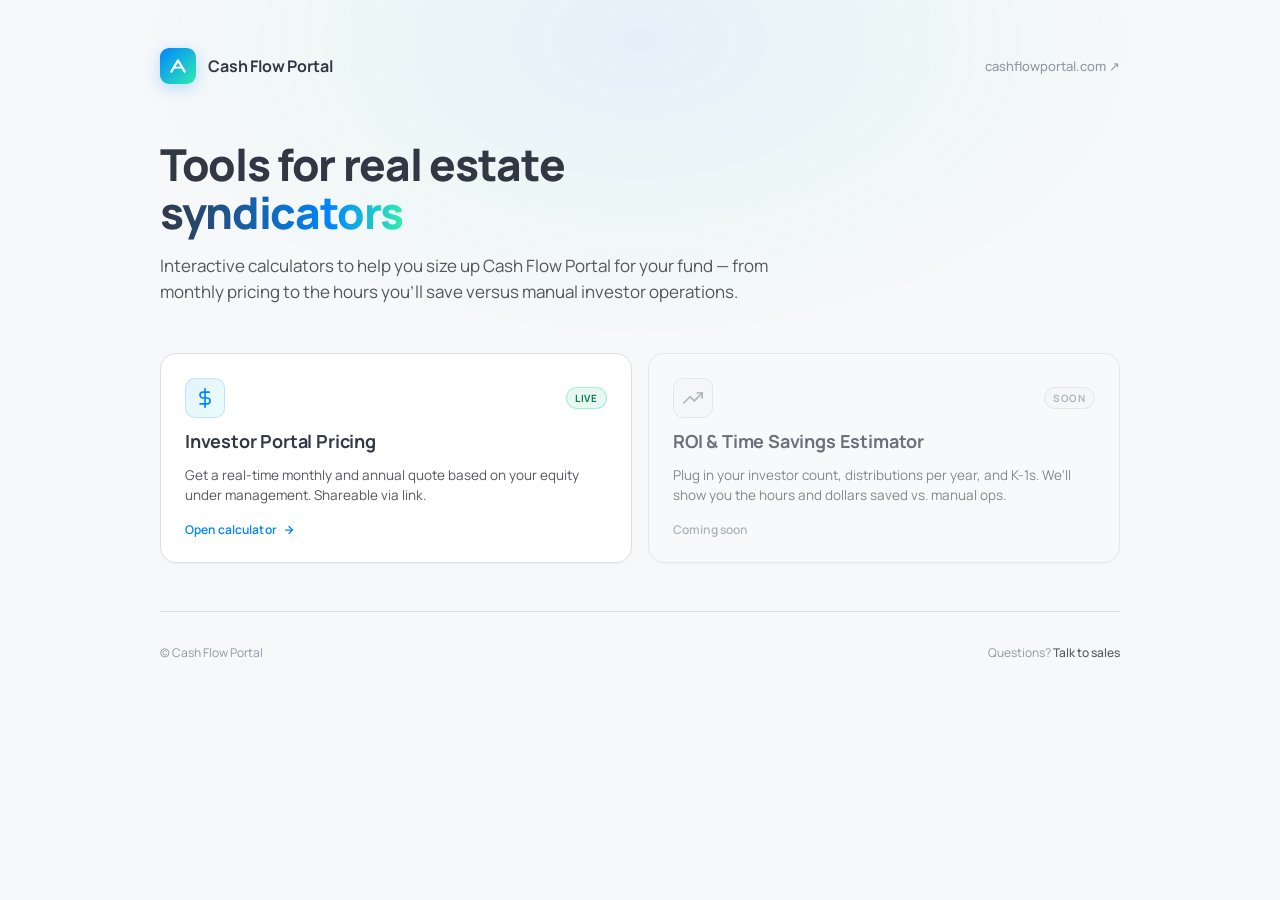
==== commit 774edbd6: "Made it better" ====
--- a/index.html
+++ b/index.html
@@ -5,49 +5,73 @@
 <meta name="viewport" content="width=device-width, initial-scale=1.0">
 <title>Cash Flow Portal — Tools</title>
 <meta name="description" content="Interactive calculators and estimators for real estate syndicators evaluating Cash Flow Portal.">
-<link href="https://fonts.googleapis.com/css2?family=Syne:wght@400;600;700;800&family=DM+Sans:wght@300;400;500;600&display=swap" rel="stylesheet">
+<link rel="preconnect" href="https://fonts.googleapis.com">
+<link rel="preconnect" href="https://fonts.gstatic.com" crossorigin>
+<link href="https://fonts.googleapis.com/css2?family=Manrope:wght@300;400;500;600;700;800&display=swap" rel="stylesheet">
 <style>
   *, *::before, *::after { box-sizing: border-box; margin: 0; padding: 0; }
 
   :root {
-    --navy: #0b1220;
-    --navy-mid: #111b2e;
-    --navy-card: #151f33;
-    --navy-card-hover: #1a2540;
-    --navy-border: #1e2d47;
-    --navy-border-hover: #2a3d5c;
-    --blue: #2563eb;
-    --indigo: #4f46e5;
-    --teal: #0d9488;
-    --teal-light: #14b8a6;
-    --teal-glow: #5eead4;
-    --text: #e8edf5;
-    --muted: #6b7fa3;
-    --soft: #a8b8d4;
+    /* Surfaces */
+    --bg:           #f6f8fa;
+    --card:         #ffffff;
+    --card-hover:   #fafbff;
+    --surface:      #fafafa;
+    --surface-2:    #f5f5f7;
+
+    /* Lines */
+    --border:       #dce0e6;
+    --border-soft:  #e5e5e5;
+    --border-hover: #b6cceb;   /* lightsteelblue-300 */
+
+    /* Text */
+    --text:         #313844;
+    --text-2:       #54565a;
+    --muted:        #8f97a1;
+    --muted-soft:   #aeb8c2;
+
+    /* Brand */
+    --blue:         #0085ff;
+    --blue-deep:    #2766bd;
+    --blue-soft:    #e9f1fe;
+    --blue-tint:    rgba(0,133,255,0.08);
+    --blue-ring:    rgba(0,133,255,0.18);
+    --aqua:         #2fecaf;
+    --aqua-soft:    #e8f8f1;
+
+    /* Gradients */
+    --grad:         linear-gradient(135deg, #0085ff 0%, #2fecaf 100%);
+    --grad-text:    linear-gradient(90deg, #313844 0%, #0085ff 70%, #2fecaf 100%);
+
+    /* Shadow */
+    --shadow-sm:    0 1px 2px rgba(20, 35, 65, 0.04);
+    --shadow-md:    0 1px 2px rgba(20, 35, 65, 0.04), 0 8px 24px rgba(20, 35, 65, 0.06);
+    --shadow-lg:    0 1px 2px rgba(20, 35, 65, 0.04), 0 12px 32px rgba(20, 35, 65, 0.08);
   }
 
   html, body { min-height: 100%; }
 
   body {
-    background: var(--navy);
+    background: var(--bg);
     color: var(--text);
-    font-family: 'DM Sans', sans-serif;
+    font-family: 'Manrope', -apple-system, BlinkMacSystemFont, 'Segoe UI', sans-serif;
+    font-feature-settings: 'ss01', 'cv11';
     -webkit-font-smoothing: antialiased;
     padding: 48px 24px 64px;
     position: relative;
     overflow-x: hidden;
   }
 
-  /* Subtle background glow */
+  /* Soft ambient glow */
   body::before {
     content: '';
     position: fixed;
-    top: -200px;
+    top: -260px;
     left: 50%;
     transform: translateX(-50%);
-    width: 900px;
+    width: 1000px;
     height: 600px;
-    background: radial-gradient(ellipse at center, rgba(13,148,136,0.08) 0%, rgba(37,99,235,0.04) 40%, transparent 70%);
+    background: radial-gradient(ellipse at center, rgba(0,133,255,0.07) 0%, rgba(47,236,175,0.04) 40%, transparent 70%);
     pointer-events: none;
     z-index: 0;
   }
@@ -70,43 +94,49 @@
   .logo-mark {
     width: 36px;
     height: 36px;
-    background: linear-gradient(135deg, var(--blue), var(--teal));
+    background: var(--grad);
     border-radius: 9px;
     display: flex;
     align-items: center;
     justify-content: center;
     flex-shrink: 0;
+    box-shadow: 0 4px 16px rgba(0,133,255,0.25);
   }
 
   .logo-text {
-    font-family: 'Syne', sans-serif;
+    font-family: 'Manrope', sans-serif;
     font-weight: 700;
     font-size: 16px;
-    letter-spacing: 0.02em;
-    color: var(--soft);
+    letter-spacing: -0.01em;
+    color: var(--text);
   }
 
   .home-link {
     margin-left: auto;
     font-size: 13px;
+    font-weight: 500;
     color: var(--muted);
     text-decoration: none;
     transition: color 0.15s;
   }
 
-  .home-link:hover { color: var(--soft); }
+  .home-link:hover { color: var(--blue-deep); }
 
   /* ---------- Hero ---------- */
   .hero { margin-bottom: 48px; max-width: 640px; }
 
   .hero h1 {
-    font-family: 'Syne', sans-serif;
-    font-size: clamp(28px, 4vw, 40px);
+    font-family: 'Manrope', sans-serif;
+    font-size: clamp(30px, 4.2vw, 44px);
     font-weight: 800;
-    line-height: 1.15;
-    letter-spacing: -0.02em;
+    line-height: 1.1;
+    letter-spacing: -0.03em;
     margin-bottom: 16px;
-    background: linear-gradient(90deg, var(--text) 20%, var(--teal-glow) 100%);
+    color: var(--text);
+  }
+
+  .hero h1 .accent {
+    background: var(--grad-text);
     -webkit-background-clip: text;
     background-clip: text;
     -webkit-text-fill-color: transparent;
@@ -115,8 +145,8 @@
   .hero p {
     font-size: clamp(15px, 1.6vw, 17px);
     line-height: 1.55;
-    color: var(--soft);
-    font-weight: 300;
+    color: var(--text-2);
+    font-weight: 400;
   }
 
   /* ---------- Tile grid ---------- */
@@ -129,8 +159,8 @@
 
   .tile {
     position: relative;
-    background: var(--navy-card);
-    border: 1px solid var(--navy-border);
+    background: var(--card);
+    border: 1px solid var(--border);
     border-radius: 16px;
     padding: 24px;
     text-decoration: none;
@@ -138,7 +168,8 @@
     display: flex;
     flex-direction: column;
     gap: 12px;
-    transition: transform 0.18s ease, border-color 0.18s ease, background 0.18s ease;
+    box-shadow: var(--shadow-sm);
+    transition: transform 0.18s ease, border-color 0.18s ease, box-shadow 0.18s ease, background 0.18s ease;
     cursor: pointer;
     overflow: hidden;
   }
@@ -148,7 +179,7 @@
     position: absolute;
     inset: 0;
     border-radius: 16px;
-    background: radial-gradient(circle at top right, rgba(13,148,136,0.10), transparent 60%);
+    background: radial-gradient(circle at top right, rgba(0,133,255,0.06), transparent 60%);
     opacity: 0;
     transition: opacity 0.18s ease;
     pointer-events: none;
@@ -156,21 +187,24 @@
 
   .tile:hover {
     transform: translateY(-2px);
-    border-color: var(--navy-border-hover);
-    background: var(--navy-card-hover);
+    border-color: var(--border-hover);
+    box-shadow: var(--shadow-lg);
+    background: var(--card-hover);
   }
 
   .tile:hover::after { opacity: 1; }
 
   .tile.disabled {
     cursor: default;
-    opacity: 0.6;
+    opacity: 0.7;
+    background: var(--surface);
   }
 
   .tile.disabled:hover {
     transform: none;
-    border-color: var(--navy-border);
-    background: var(--navy-card);
+    border-color: var(--border);
+    box-shadow: var(--shadow-sm);
+    background: var(--surface);
   }
 
   .tile.disabled:hover::after { opacity: 0; }
@@ -189,21 +223,21 @@
     display: flex;
     align-items: center;
     justify-content: center;
-    background: linear-gradient(135deg, rgba(37,99,235,0.15), rgba(13,148,136,0.15));
-    border: 1px solid rgba(13,148,136,0.22);
-    color: var(--teal-glow);
+    background: linear-gradient(135deg, rgba(0,133,255,0.1), rgba(47,236,175,0.1));
+    border: 1px solid var(--blue-ring);
+    color: var(--blue);
     flex-shrink: 0;
   }
 
   .tile.disabled .tile-icon {
-    background: rgba(255,255,255,0.03);
-    border-color: var(--navy-border);
+    background: var(--surface-2);
+    border-color: var(--border);
     color: var(--muted);
   }
 
   .tile-badge {
     font-size: 10px;
-    font-weight: 600;
+    font-weight: 700;
     letter-spacing: 0.08em;
     text-transform: uppercase;
     padding: 3px 8px;
@@ -212,30 +246,31 @@
   }
 
   .tile-badge.live {
-    color: var(--teal-light);
-    background: rgba(13,148,136,0.12);
-    border: 1px solid rgba(13,148,136,0.25);
+    color: #0b7a56;
+    background: var(--aqua-soft);
+    border: 1px solid rgba(47,236,175,0.4);
   }
 
   .tile-badge.soon {
     color: var(--muted);
-    background: rgba(255,255,255,0.03);
-    border: 1px solid var(--navy-border);
+    background: var(--surface-2);
+    border: 1px solid var(--border);
   }
 
   .tile h2 {
-    font-family: 'Syne', sans-serif;
+    font-family: 'Manrope', sans-serif;
     font-size: 18px;
     font-weight: 700;
     line-height: 1.25;
+    letter-spacing: -0.01em;
     color: var(--text);
   }
 
   .tile p {
     font-size: 13.5px;
     line-height: 1.5;
-    color: var(--muted);
-    font-weight: 300;
+    color: var(--text-2);
+    font-weight: 400;
     flex-grow: 1;
   }
 
@@ -244,13 +279,14 @@
     align-items: center;
     gap: 6px;
     font-size: 12px;
-    font-weight: 500;
-    color: var(--teal-light);
+    font-weight: 600;
+    color: var(--blue);
     letter-spacing: 0.01em;
     margin-top: 4px;
   }
 
   .tile-foot svg { transition: transform 0.18s ease; }
+  .tile:hover .tile-foot { color: var(--blue-deep); }
   .tile:hover .tile-foot svg { transform: translateX(3px); }
 
   .tile.disabled .tile-foot { color: var(--muted); }
@@ -258,7 +294,7 @@
   /* ---------- Footer ---------- */
   .footer {
     padding-top: 32px;
-    border-top: 1px solid var(--navy-border);
+    border-top: 1px solid var(--border);
     display: flex;
     align-items: center;
     justify-content: space-between;
@@ -269,12 +305,13 @@
   }
 
   .footer a {
-    color: var(--soft);
+    color: var(--text-2);
     text-decoration: none;
+    font-weight: 500;
     transition: color 0.15s;
   }
 
-  .footer a:hover { color: var(--teal-light); }
+  .footer a:hover { color: var(--blue-deep); }
 
   /* ---------- Responsive ---------- */
   @media (max-width: 520px) {
@@ -301,7 +338,7 @@
   </div>
 
   <section class="hero">
-    <h1>Tools for real estate syndicators</h1>
+    <h1>Tools for real estate <span class="accent">syndicators</span></h1>
     <p>Interactive calculators to help you size up Cash Flow Portal for your fund — from monthly pricing to the hours you'll save versus manual investor operations.</p>
   </section>
 
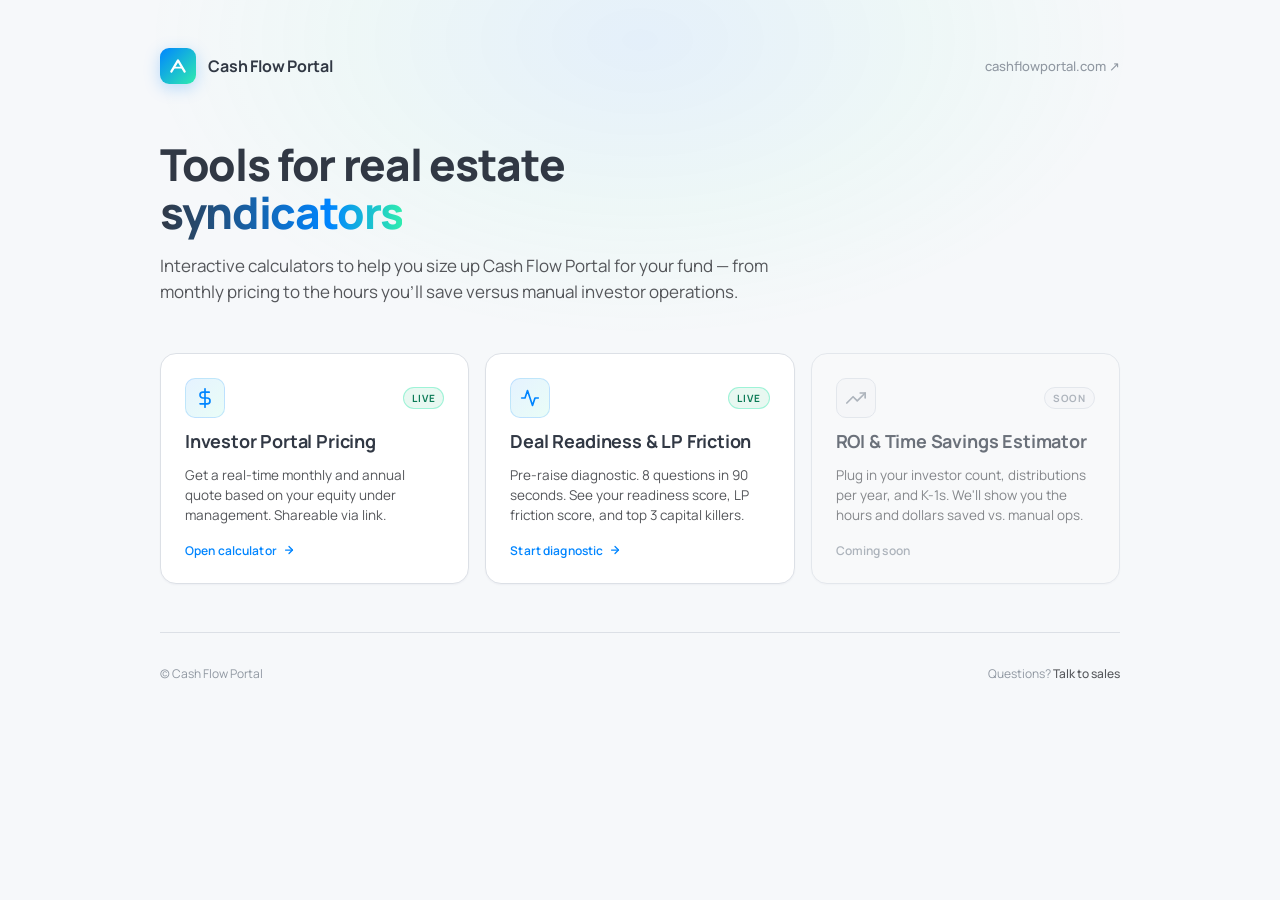
==== commit d3ce36f0: "First version of deal readiness" ====
--- a/index.html
+++ b/index.html
@@ -365,6 +365,26 @@
       </div>
     </a>
 
+    <a class="tile" href="readiness.html" aria-label="Open the Deal Readiness & LP Friction Score diagnostic">
+      <div class="tile-head">
+        <div class="tile-icon" aria-hidden="true">
+          <svg width="20" height="20" viewBox="0 0 24 24" fill="none" stroke="currentColor" stroke-width="2" stroke-linecap="round" stroke-linejoin="round">
+            <path d="M22 12h-4l-3 9L9 3l-3 9H2"></path>
+          </svg>
+        </div>
+        <span class="tile-badge live">Live</span>
+      </div>
+      <h2>Deal Readiness &amp; LP Friction</h2>
+      <p>Pre-raise diagnostic. 8 questions in 90 seconds. See your readiness score, LP friction score, and top 3 capital killers.</p>
+      <div class="tile-foot">
+        Start diagnostic
+        <svg width="12" height="12" viewBox="0 0 24 24" fill="none" stroke="currentColor" stroke-width="2.5" stroke-linecap="round" stroke-linejoin="round" aria-hidden="true">
+          <line x1="5" y1="12" x2="19" y2="12"></line>
+          <polyline points="12 5 19 12 12 19"></polyline>
+        </svg>
+      </div>
+    </a>
+
     <div class="tile disabled" aria-label="ROI Estimator — coming soon">
       <div class="tile-head">
         <div class="tile-icon" aria-hidden="true">
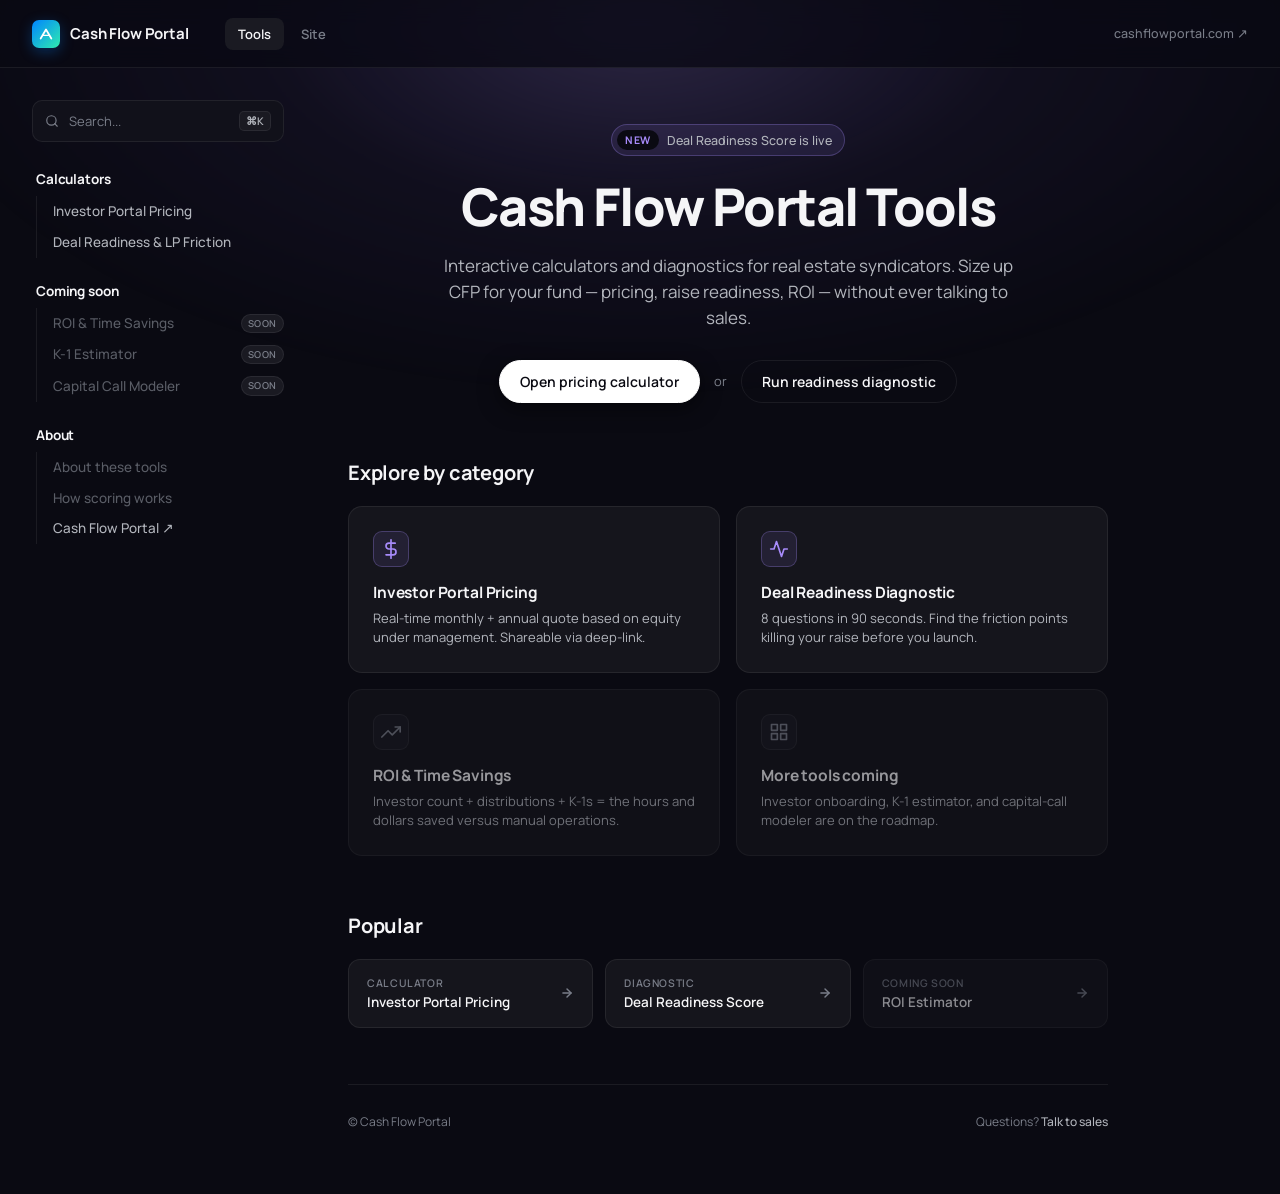
==== commit e2084560: "Reskin to dark Squaredocs aesthetic + add docs shell to launcher - Repalette index.html, pricing.htm" ====
--- a/index.html
+++ b/index.html
@@ -4,7 +4,7 @@
 <meta charset="UTF-8">
 <meta name="viewport" content="width=device-width, initial-scale=1.0">
 <title>Cash Flow Portal — Tools</title>
-<meta name="description" content="Interactive calculators and estimators for real estate syndicators evaluating Cash Flow Portal.">
+<meta name="description" content="Interactive calculators and diagnostics for real estate syndicators evaluating Cash Flow Portal.">
 <link rel="preconnect" href="https://fonts.googleapis.com">
 <link rel="preconnect" href="https://fonts.gstatic.com" crossorigin>
 <link href="https://fonts.googleapis.com/css2?family=Manrope:wght@300;400;500;600;700;800&display=swap" rel="stylesheet">
@@ -13,40 +13,43 @@
 
   :root {
     /* Surfaces */
-    --bg:           #f6f8fa;
-    --card:         #ffffff;
-    --card-hover:   #fafbff;
-    --surface:      #fafafa;
-    --surface-2:    #f5f5f7;
+    --bg:           #0a0a12;
+    --card:         #15151c;
+    --card-hover:   #1c1c25;
+    --surface:      #11111a;
+    --surface-2:    #1a1a22;
 
     /* Lines */
-    --border:       #dce0e6;
-    --border-soft:  #e5e5e5;
-    --border-hover: #b6cceb;   /* lightsteelblue-300 */
+    --border:       rgba(255,255,255,0.07);
+    --border-soft:  rgba(255,255,255,0.04);
+    --border-hover: rgba(167,139,250,0.32);
 
     /* Text */
-    --text:         #313844;
-    --text-2:       #54565a;
-    --muted:        #8f97a1;
-    --muted-soft:   #aeb8c2;
-
-    /* Brand */
-    --blue:         #0085ff;
-    --blue-deep:    #2766bd;
-    --blue-soft:    #e9f1fe;
-    --blue-tint:    rgba(0,133,255,0.08);
-    --blue-ring:    rgba(0,133,255,0.18);
-    --aqua:         #2fecaf;
-    --aqua-soft:    #e8f8f1;
-
-    /* Gradients */
-    --grad:         linear-gradient(135deg, #0085ff 0%, #2fecaf 100%);
-    --grad-text:    linear-gradient(90deg, #313844 0%, #0085ff 70%, #2fecaf 100%);
+    --text:         #f5f5f7;
+    --text-2:       #b3b6bd;
+    --muted:        #7a7e89;
+    --muted-soft:   #5a5d66;
+
+    /* Accent — Squaredocs violet */
+    --accent:       #a78bfa;
+    --accent-hover: #b9a3fb;
+    --accent-soft:  rgba(167,139,250,0.10);
+    --accent-tint:  rgba(167,139,250,0.06);
+    --accent-ring:  rgba(167,139,250,0.28);
+
+    /* Brand mark only */
+    --brand-grad:   linear-gradient(135deg, #0085ff 0%, #2fecaf 100%);
+
+    /* Gradient text */
+    --grad-text:    linear-gradient(90deg, #f5f5f7 0%, #a78bfa 100%);
 
     /* Shadow */
-    --shadow-sm:    0 1px 2px rgba(20, 35, 65, 0.04);
-    --shadow-md:    0 1px 2px rgba(20, 35, 65, 0.04), 0 8px 24px rgba(20, 35, 65, 0.06);
-    --shadow-lg:    0 1px 2px rgba(20, 35, 65, 0.04), 0 12px 32px rgba(20, 35, 65, 0.08);
+    --shadow-sm:    0 1px 2px rgba(0,0,0,0.35);
+    --shadow-md:    0 2px 4px rgba(0,0,0,0.3), 0 12px 32px rgba(0,0,0,0.35);
+
+    /* Layout */
+    --topbar-h:     68px;
+    --sidebar-w:    260px;
   }
 
   html, body { min-height: 100%; }
@@ -55,245 +58,473 @@
     background: var(--bg);
     color: var(--text);
     font-family: 'Manrope', -apple-system, BlinkMacSystemFont, 'Segoe UI', sans-serif;
-    font-feature-settings: 'ss01', 'cv11';
     -webkit-font-smoothing: antialiased;
-    padding: 48px 24px 64px;
     position: relative;
     overflow-x: hidden;
   }
 
-  /* Soft ambient glow */
+  /* Top-edge violet halo (Squaredocs aesthetic) */
   body::before {
     content: '';
     position: fixed;
-    top: -260px;
+    top: -360px;
     left: 50%;
     transform: translateX(-50%);
-    width: 1000px;
-    height: 600px;
-    background: radial-gradient(ellipse at center, rgba(0,133,255,0.07) 0%, rgba(47,236,175,0.04) 40%, transparent 70%);
+    width: 1500px;
+    height: 760px;
+    background: radial-gradient(ellipse at center, rgba(167,139,250,0.22) 0%, rgba(99,72,180,0.08) 35%, transparent 70%);
     pointer-events: none;
     z-index: 0;
-  }
-
-  .wrap {
+    filter: blur(8px);
+  }
+
+  a { color: inherit; text-decoration: none; }
+
+  /* ---------- Topbar ---------- */
+  .topbar {
+    position: sticky;
+    top: 0;
+    z-index: 10;
+    height: var(--topbar-h);
+    background: rgba(10,10,18,0.78);
+    -webkit-backdrop-filter: saturate(140%) blur(12px);
+    backdrop-filter: saturate(140%) blur(12px);
+    border-bottom: 1px solid var(--border);
+  }
+
+  .topbar-inner {
+    max-width: 1280px;
+    height: 100%;
+    margin: 0 auto;
+    padding: 0 32px;
+    display: flex;
+    align-items: center;
+    gap: 18px;
+  }
+
+  .topbar-brand {
+    display: flex;
+    align-items: center;
+    gap: 10px;
+    font-weight: 700;
+    font-size: 15px;
+    letter-spacing: -0.01em;
+    color: var(--text);
+  }
+
+  .logo-mark {
+    width: 28px;
+    height: 28px;
+    background: var(--brand-grad);
+    border-radius: 7px;
+    display: flex;
+    align-items: center;
+    justify-content: center;
+    flex-shrink: 0;
+    box-shadow: 0 4px 14px rgba(0,133,255,0.3);
+  }
+
+  .topbar-tabs {
+    display: flex;
+    gap: 4px;
+    margin-left: 18px;
+  }
+
+  .tab {
+    font-size: 13px;
+    font-weight: 600;
+    color: var(--muted);
+    padding: 7px 13px;
+    border-radius: 8px;
+    transition: color 0.15s, background 0.15s;
+  }
+
+  .tab:hover { color: var(--text); }
+  .tab.active { color: var(--text); background: var(--surface-2); }
+
+  .topbar-aux {
+    margin-left: auto;
+    display: flex;
+    align-items: center;
+    gap: 14px;
+  }
+
+  .ext-link {
+    font-size: 12.5px;
+    font-weight: 500;
+    color: var(--muted);
+    transition: color 0.15s;
+  }
+
+  .ext-link:hover { color: var(--accent); }
+
+  /* ---------- Shell ---------- */
+  .shell {
     position: relative;
     z-index: 1;
-    max-width: 960px;
+    max-width: 1280px;
     margin: 0 auto;
-  }
-
-  /* ---------- Header ---------- */
-  .header {
-    display: flex;
-    align-items: center;
-    gap: 12px;
-    margin-bottom: 56px;
-  }
-
-  .logo-mark {
-    width: 36px;
-    height: 36px;
-    background: var(--grad);
-    border-radius: 9px;
-    display: flex;
-    align-items: center;
-    justify-content: center;
+    padding: 32px 32px 64px;
+    display: grid;
+    grid-template-columns: var(--sidebar-w) 1fr;
+    gap: 56px;
+    align-items: start;
+  }
+
+  /* ---------- Sidebar ---------- */
+  .sidebar {
+    position: sticky;
+    top: calc(var(--topbar-h) + 32px);
+    align-self: start;
+    max-height: calc(100vh - var(--topbar-h) - 64px);
+    overflow-y: auto;
+    padding-right: 8px;
+    padding-bottom: 32px;
+  }
+
+  .sidebar::-webkit-scrollbar { width: 6px; }
+  .sidebar::-webkit-scrollbar-track { background: transparent; }
+  .sidebar::-webkit-scrollbar-thumb { background: var(--border); border-radius: 3px; }
+
+  .search {
+    display: flex;
+    align-items: center;
+    gap: 10px;
+    width: 100%;
+    background: var(--surface);
+    border: 1px solid var(--border);
+    border-radius: 10px;
+    padding: 10px 12px;
+    margin-bottom: 28px;
+    cursor: pointer;
+    transition: border-color 0.15s;
+  }
+
+  .search:hover { border-color: var(--border-hover); }
+
+  .search svg { color: var(--muted); flex-shrink: 0; }
+
+  .search-text {
+    flex: 1;
+    font-size: 13px;
+    color: var(--muted);
+  }
+
+  .search-kbd {
+    display: inline-flex;
+    align-items: center;
+    gap: 1px;
+    font-family: 'Manrope', sans-serif;
+    font-size: 10.5px;
+    font-weight: 600;
+    color: var(--text-2);
+    background: var(--surface-2);
+    border: 1px solid var(--border);
+    border-radius: 5px;
+    padding: 2px 6px;
+  }
+
+  .nav-group { margin-bottom: 24px; }
+  .nav-group:last-child { margin-bottom: 0; }
+
+  .nav-group h4 {
+    font-size: 13.5px;
+    font-weight: 700;
+    color: var(--text);
+    letter-spacing: -0.01em;
+    margin-bottom: 8px;
+    padding: 0 4px;
+  }
+
+  .nav-list {
+    list-style: none;
+    margin: 0;
+    padding: 0;
+    border-left: 1px solid var(--border);
+    margin-left: 4px;
+  }
+
+  .nav-list li { margin: 0; }
+
+  .nav-link {
+    display: flex;
+    align-items: center;
+    justify-content: space-between;
+    gap: 8px;
+    padding: 6px 0 6px 16px;
+    font-size: 13.5px;
+    font-weight: 500;
+    color: var(--text-2);
+    margin-left: -1px;
+    border-left: 1px solid transparent;
+    transition: color 0.15s, border-color 0.15s;
+    line-height: 1.4;
+  }
+
+  .nav-link:hover { color: var(--text); }
+
+  .nav-link.disabled {
+    color: var(--muted-soft);
+    cursor: default;
+    pointer-events: none;
+  }
+
+  .nav-link .nav-tag {
+    font-size: 9.5px;
+    font-weight: 600;
+    letter-spacing: 0.06em;
+    text-transform: uppercase;
+    color: var(--muted);
+    background: var(--surface-2);
+    border: 1px solid var(--border);
+    padding: 2px 6px;
+    border-radius: 20px;
     flex-shrink: 0;
-    box-shadow: 0 4px 16px rgba(0,133,255,0.25);
-  }
-
-  .logo-text {
-    font-family: 'Manrope', sans-serif;
+  }
+
+  /* ---------- Main content ---------- */
+  .content {
+    max-width: 760px;
+    min-width: 0;
+  }
+
+  /* ---------- Hero ---------- */
+  .hero {
+    padding-top: 24px;
+    padding-bottom: 56px;
+    text-align: center;
+  }
+
+  .hero-pill {
+    display: inline-flex;
+    align-items: center;
+    gap: 8px;
+    padding: 5px 12px 5px 5px;
+    background: var(--accent-soft);
+    border: 1px solid var(--accent-ring);
+    border-radius: 24px;
+    font-size: 12.5px;
+    font-weight: 500;
+    color: var(--text-2);
+    margin-bottom: 24px;
+  }
+
+  .hero-pill .pill-tag {
+    font-size: 10.5px;
     font-weight: 700;
-    font-size: 16px;
-    letter-spacing: -0.01em;
-    color: var(--text);
-  }
-
-  .home-link {
-    margin-left: auto;
-    font-size: 13px;
-    font-weight: 500;
-    color: var(--muted);
-    text-decoration: none;
-    transition: color 0.15s;
-  }
-
-  .home-link:hover { color: var(--blue-deep); }
-
-  /* ---------- Hero ---------- */
-  .hero { margin-bottom: 48px; max-width: 640px; }
+    letter-spacing: 0.04em;
+    text-transform: uppercase;
+    color: var(--accent);
+    background: var(--bg);
+    border-radius: 20px;
+    padding: 3px 8px;
+  }
 
   .hero h1 {
     font-family: 'Manrope', sans-serif;
-    font-size: clamp(30px, 4.2vw, 44px);
+    font-size: clamp(34px, 5vw, 52px);
     font-weight: 800;
-    line-height: 1.1;
+    line-height: 1.05;
     letter-spacing: -0.03em;
-    margin-bottom: 16px;
     color: var(--text);
-  }
-
-  .hero h1 .accent {
-    background: var(--grad-text);
-    -webkit-background-clip: text;
-    background-clip: text;
-    -webkit-text-fill-color: transparent;
+    margin-bottom: 18px;
   }
 
   .hero p {
-    font-size: clamp(15px, 1.6vw, 17px);
+    font-size: clamp(15px, 1.7vw, 17px);
     line-height: 1.55;
     color: var(--text-2);
     font-weight: 400;
-  }
-
-  /* ---------- Tile grid ---------- */
-  .grid {
+    max-width: 580px;
+    margin: 0 auto;
+  }
+
+  .hero-actions {
+    display: inline-flex;
+    align-items: center;
+    gap: 10px;
+    margin-top: 28px;
+    flex-wrap: wrap;
+    justify-content: center;
+  }
+
+  .hero-or {
+    font-size: 13px;
+    color: var(--muted);
+    padding: 0 4px;
+  }
+
+  /* ---------- Buttons ---------- */
+  .btn {
+    display: inline-flex;
+    align-items: center;
+    gap: 7px;
+    font-family: 'Manrope', sans-serif;
+    font-size: 14px;
+    font-weight: 600;
+    border-radius: 999px;
+    padding: 11px 20px;
+    border: 1px solid transparent;
+    cursor: pointer;
+    transition: all 0.15s;
+    user-select: none;
+  }
+
+  .btn-primary {
+    background: #ffffff;
+    color: #0a0a12;
+    border-color: #ffffff;
+    box-shadow: 0 6px 20px rgba(0,0,0,0.5);
+  }
+
+  .btn-primary:hover {
+    background: #ececf0;
+    border-color: #ececf0;
+    transform: translateY(-1px);
+  }
+
+  .btn-ghost {
+    background: transparent;
+    color: var(--text);
+    border-color: var(--border);
+  }
+
+  .btn-ghost:hover {
+    background: var(--surface-2);
+    border-color: var(--border-hover);
+  }
+
+  /* ---------- Category section ---------- */
+  .section-title {
+    font-family: 'Manrope', sans-serif;
+    font-size: 20px;
+    font-weight: 700;
+    letter-spacing: -0.01em;
+    color: var(--text);
+    margin-bottom: 20px;
+  }
+
+  .cat-grid {
     display: grid;
-    grid-template-columns: repeat(auto-fit, minmax(280px, 1fr));
+    grid-template-columns: repeat(2, 1fr);
     gap: 16px;
-    margin-bottom: 48px;
-  }
-
-  .tile {
+    margin-bottom: 56px;
+  }
+
+  .cat {
     position: relative;
+    padding: 24px;
     background: var(--card);
     border: 1px solid var(--border);
-    border-radius: 16px;
-    padding: 24px;
-    text-decoration: none;
-    color: inherit;
-    display: flex;
-    flex-direction: column;
-    gap: 12px;
-    box-shadow: var(--shadow-sm);
-    transition: transform 0.18s ease, border-color 0.18s ease, box-shadow 0.18s ease, background 0.18s ease;
-    cursor: pointer;
+    border-radius: 14px;
+    transition: border-color 0.18s, background 0.18s, transform 0.18s;
     overflow: hidden;
   }
 
-  .tile::after {
+  a.cat { cursor: pointer; }
+
+  a.cat:hover {
+    background: var(--card-hover);
+    border-color: var(--border-hover);
+    transform: translateY(-2px);
+  }
+
+  .cat::after {
     content: '';
     position: absolute;
     inset: 0;
-    border-radius: 16px;
-    background: radial-gradient(circle at top right, rgba(0,133,255,0.06), transparent 60%);
+    border-radius: 14px;
+    background: radial-gradient(circle at top right, rgba(167,139,250,0.10), transparent 60%);
     opacity: 0;
     transition: opacity 0.18s ease;
     pointer-events: none;
   }
 
-  .tile:hover {
-    transform: translateY(-2px);
-    border-color: var(--border-hover);
-    box-shadow: var(--shadow-lg);
-    background: var(--card-hover);
-  }
-
-  .tile:hover::after { opacity: 1; }
-
-  .tile.disabled {
-    cursor: default;
-    opacity: 0.7;
-    background: var(--surface);
-  }
-
-  .tile.disabled:hover {
-    transform: none;
-    border-color: var(--border);
-    box-shadow: var(--shadow-sm);
-    background: var(--surface);
-  }
-
-  .tile.disabled:hover::after { opacity: 0; }
-
-  .tile-head {
-    display: flex;
-    align-items: center;
-    justify-content: space-between;
-    gap: 8px;
-  }
-
-  .tile-icon {
-    width: 40px;
-    height: 40px;
-    border-radius: 10px;
+  a.cat:hover::after { opacity: 1; }
+
+  .cat.disabled { opacity: 0.6; }
+
+  .cat-icon {
+    width: 36px;
+    height: 36px;
+    border-radius: 9px;
     display: flex;
     align-items: center;
     justify-content: center;
-    background: linear-gradient(135deg, rgba(0,133,255,0.1), rgba(47,236,175,0.1));
-    border: 1px solid var(--blue-ring);
-    color: var(--blue);
-    flex-shrink: 0;
-  }
-
-  .tile.disabled .tile-icon {
+    background: var(--accent-soft);
+    border: 1px solid var(--accent-ring);
+    color: var(--accent);
+    margin-bottom: 14px;
+  }
+
+  .cat.disabled .cat-icon {
     background: var(--surface-2);
     border-color: var(--border);
     color: var(--muted);
   }
 
-  .tile-badge {
-    font-size: 10px;
+  .cat h3 {
+    font-size: 15.5px;
     font-weight: 700;
-    letter-spacing: 0.08em;
-    text-transform: uppercase;
-    padding: 3px 8px;
-    border-radius: 20px;
-    white-space: nowrap;
-  }
-
-  .tile-badge.live {
-    color: #0b7a56;
-    background: var(--aqua-soft);
-    border: 1px solid rgba(47,236,175,0.4);
-  }
-
-  .tile-badge.soon {
-    color: var(--muted);
-    background: var(--surface-2);
-    border: 1px solid var(--border);
-  }
-
-  .tile h2 {
-    font-family: 'Manrope', sans-serif;
-    font-size: 18px;
-    font-weight: 700;
-    line-height: 1.25;
     letter-spacing: -0.01em;
     color: var(--text);
-  }
-
-  .tile p {
-    font-size: 13.5px;
+    margin-bottom: 6px;
+  }
+
+  .cat p {
+    font-size: 13px;
     line-height: 1.5;
     color: var(--text-2);
-    font-weight: 400;
-    flex-grow: 1;
-  }
-
-  .tile-foot {
-    display: flex;
-    align-items: center;
-    gap: 6px;
-    font-size: 12px;
+  }
+
+  /* ---------- Popular section ---------- */
+  .pop-row {
+    display: grid;
+    grid-template-columns: repeat(3, 1fr);
+    gap: 12px;
+    margin-bottom: 56px;
+  }
+
+  .pop {
+    display: flex;
+    align-items: center;
+    justify-content: space-between;
+    gap: 10px;
+    padding: 16px 18px;
+    background: var(--card);
+    border: 1px solid var(--border);
+    border-radius: 12px;
+    transition: background 0.18s, border-color 0.18s;
+  }
+
+  a.pop:hover {
+    background: var(--card-hover);
+    border-color: var(--border-hover);
+  }
+
+  .pop-text { min-width: 0; }
+  .pop-eyebrow {
+    font-size: 10.5px;
     font-weight: 600;
-    color: var(--blue);
-    letter-spacing: 0.01em;
-    margin-top: 4px;
-  }
-
-  .tile-foot svg { transition: transform 0.18s ease; }
-  .tile:hover .tile-foot { color: var(--blue-deep); }
-  .tile:hover .tile-foot svg { transform: translateX(3px); }
-
-  .tile.disabled .tile-foot { color: var(--muted); }
+    letter-spacing: 0.06em;
+    text-transform: uppercase;
+    color: var(--muted);
+    margin-bottom: 4px;
+  }
+
+  .pop-title {
+    font-size: 13.5px;
+    font-weight: 600;
+    color: var(--text);
+    line-height: 1.3;
+  }
+
+  .pop-arrow { color: var(--muted); flex-shrink: 0; transition: color 0.15s, transform 0.15s; }
+  a.pop:hover .pop-arrow { color: var(--accent); transform: translateX(2px); }
 
   /* ---------- Footer ---------- */
   .footer {
-    padding-top: 32px;
+    padding-top: 28px;
     border-top: 1px solid var(--border);
     display: flex;
     align-items: center;
@@ -304,109 +535,215 @@
     color: var(--muted);
   }
 
-  .footer a {
-    color: var(--text-2);
-    text-decoration: none;
-    font-weight: 500;
-    transition: color 0.15s;
-  }
-
-  .footer a:hover { color: var(--blue-deep); }
+  .footer a { color: var(--text-2); font-weight: 500; transition: color 0.15s; }
+  .footer a:hover { color: var(--accent); }
 
   /* ---------- Responsive ---------- */
+  @media (max-width: 960px) {
+    .shell {
+      grid-template-columns: 1fr;
+      gap: 32px;
+      padding: 24px 24px 48px;
+    }
+
+    .sidebar {
+      position: static;
+      max-height: none;
+      overflow-y: visible;
+      padding-bottom: 8px;
+      border-bottom: 1px solid var(--border);
+      margin-bottom: 8px;
+    }
+
+    .topbar-tabs { display: none; }
+    .topbar-inner { padding: 0 20px; gap: 12px; }
+    .cat-grid { grid-template-columns: 1fr; }
+    .pop-row { grid-template-columns: 1fr; }
+  }
+
   @media (max-width: 520px) {
-    body { padding: 32px 20px 48px; }
-    .header { margin-bottom: 40px; }
-    .hero { margin-bottom: 32px; }
-    .grid { gap: 12px; margin-bottom: 40px; }
-    .tile { padding: 20px; }
+    .hero { padding-top: 16px; padding-bottom: 36px; }
+    .hero-actions { gap: 6px; }
+    .hero-or { display: none; }
+    .topbar-aux .ext-link { display: none; }
   }
 </style>
 </head>
 <body>
-<div class="wrap">
-
-  <div class="header">
-    <div class="logo-mark">
-      <svg width="20" height="20" viewBox="0 0 18 18" fill="none" aria-hidden="true">
-        <path d="M3 14L9 4L15 14" stroke="white" stroke-width="2" stroke-linecap="round" stroke-linejoin="round"/>
-        <path d="M5.5 10.5H12.5" stroke="white" stroke-width="1.5" stroke-linecap="round"/>
+
+<header class="topbar">
+  <div class="topbar-inner">
+    <a class="topbar-brand" href="./">
+      <span class="logo-mark">
+        <svg width="16" height="16" viewBox="0 0 18 18" fill="none" aria-hidden="true">
+          <path d="M3 14L9 4L15 14" stroke="white" stroke-width="2" stroke-linecap="round" stroke-linejoin="round"/>
+          <path d="M5.5 10.5H12.5" stroke="white" stroke-width="1.5" stroke-linecap="round"/>
+        </svg>
+      </span>
+      <span>Cash Flow Portal</span>
+    </a>
+    <nav class="topbar-tabs">
+      <a class="tab active" href="./">Tools</a>
+      <a class="tab" href="https://cashflowportal.com/" rel="noopener">Site</a>
+    </nav>
+    <div class="topbar-aux">
+      <a class="ext-link" href="https://cashflowportal.com/" rel="noopener">cashflowportal.com ↗</a>
+    </div>
+  </div>
+</header>
+
+<div class="shell">
+
+  <aside class="sidebar" aria-label="Tools navigation">
+
+    <div class="search" role="button" tabindex="0" aria-label="Search (placeholder)">
+      <svg width="14" height="14" viewBox="0 0 24 24" fill="none" stroke="currentColor" stroke-width="2" stroke-linecap="round" stroke-linejoin="round">
+        <circle cx="11" cy="11" r="8"></circle>
+        <line x1="21" y1="21" x2="16.65" y2="16.65"></line>
       </svg>
+      <span class="search-text">Search...</span>
+      <span class="search-kbd">⌘K</span>
     </div>
-    <span class="logo-text">Cash Flow Portal</span>
-    <a class="home-link" href="https://cashflowportal.com/" rel="noopener">cashflowportal.com ↗</a>
-  </div>
-
-  <section class="hero">
-    <h1>Tools for real estate <span class="accent">syndicators</span></h1>
-    <p>Interactive calculators to help you size up Cash Flow Portal for your fund — from monthly pricing to the hours you'll save versus manual investor operations.</p>
-  </section>
-
-  <div class="grid">
-
-    <a class="tile" href="pricing.html" aria-label="Open the Investor Portal Pricing Calculator">
-      <div class="tile-head">
-        <div class="tile-icon" aria-hidden="true">
+
+    <div class="nav-group">
+      <h4>Calculators</h4>
+      <ul class="nav-list">
+        <li><a class="nav-link" href="pricing.html">Investor Portal Pricing</a></li>
+        <li><a class="nav-link" href="readiness.html">Deal Readiness &amp; LP Friction</a></li>
+      </ul>
+    </div>
+
+    <div class="nav-group">
+      <h4>Coming soon</h4>
+      <ul class="nav-list">
+        <li><a class="nav-link disabled" aria-disabled="true">ROI &amp; Time Savings <span class="nav-tag">Soon</span></a></li>
+        <li><a class="nav-link disabled" aria-disabled="true">K-1 Estimator <span class="nav-tag">Soon</span></a></li>
+        <li><a class="nav-link disabled" aria-disabled="true">Capital Call Modeler <span class="nav-tag">Soon</span></a></li>
+      </ul>
+    </div>
+
+    <div class="nav-group">
+      <h4>About</h4>
+      <ul class="nav-list">
+        <li><a class="nav-link disabled" aria-disabled="true">About these tools</a></li>
+        <li><a class="nav-link disabled" aria-disabled="true">How scoring works</a></li>
+        <li><a class="nav-link" href="https://cashflowportal.com/" rel="noopener">Cash Flow Portal ↗</a></li>
+      </ul>
+    </div>
+
+  </aside>
+
+  <main class="content">
+
+    <section class="hero">
+      <span class="hero-pill">
+        <span class="pill-tag">New</span>
+        Deal Readiness Score is live
+      </span>
+      <h1>Cash Flow Portal Tools</h1>
+      <p>Interactive calculators and diagnostics for real estate syndicators. Size up CFP for your fund — pricing, raise readiness, ROI — without ever talking to sales.</p>
+      <div class="hero-actions">
+        <a class="btn btn-primary" href="pricing.html">Open pricing calculator</a>
+        <span class="hero-or">or</span>
+        <a class="btn btn-ghost" href="readiness.html">Run readiness diagnostic</a>
+      </div>
+    </section>
+
+    <h2 class="section-title">Explore by category</h2>
+    <div class="cat-grid">
+
+      <a class="cat" href="pricing.html">
+        <div class="cat-icon">
           <svg width="20" height="20" viewBox="0 0 24 24" fill="none" stroke="currentColor" stroke-width="2" stroke-linecap="round" stroke-linejoin="round">
             <line x1="12" y1="1" x2="12" y2="23"></line>
             <path d="M17 5H9.5a3.5 3.5 0 0 0 0 7h5a3.5 3.5 0 0 1 0 7H6"></path>
           </svg>
         </div>
-        <span class="tile-badge live">Live</span>
-      </div>
-      <h2>Investor Portal Pricing</h2>
-      <p>Get a real-time monthly and annual quote based on your equity under management. Shareable via link.</p>
-      <div class="tile-foot">
-        Open calculator
-        <svg width="12" height="12" viewBox="0 0 24 24" fill="none" stroke="currentColor" stroke-width="2.5" stroke-linecap="round" stroke-linejoin="round" aria-hidden="true">
-          <line x1="5" y1="12" x2="19" y2="12"></line>
-          <polyline points="12 5 19 12 12 19"></polyline>
-        </svg>
-      </div>
-    </a>
-
-    <a class="tile" href="readiness.html" aria-label="Open the Deal Readiness & LP Friction Score diagnostic">
-      <div class="tile-head">
-        <div class="tile-icon" aria-hidden="true">
+        <h3>Investor Portal Pricing</h3>
+        <p>Real-time monthly + annual quote based on equity under management. Shareable via deep-link.</p>
+      </a>
+
+      <a class="cat" href="readiness.html">
+        <div class="cat-icon">
           <svg width="20" height="20" viewBox="0 0 24 24" fill="none" stroke="currentColor" stroke-width="2" stroke-linecap="round" stroke-linejoin="round">
             <path d="M22 12h-4l-3 9L9 3l-3 9H2"></path>
           </svg>
         </div>
-        <span class="tile-badge live">Live</span>
-      </div>
-      <h2>Deal Readiness &amp; LP Friction</h2>
-      <p>Pre-raise diagnostic. 8 questions in 90 seconds. See your readiness score, LP friction score, and top 3 capital killers.</p>
-      <div class="tile-foot">
-        Start diagnostic
-        <svg width="12" height="12" viewBox="0 0 24 24" fill="none" stroke="currentColor" stroke-width="2.5" stroke-linecap="round" stroke-linejoin="round" aria-hidden="true">
-          <line x1="5" y1="12" x2="19" y2="12"></line>
-          <polyline points="12 5 19 12 12 19"></polyline>
-        </svg>
-      </div>
-    </a>
-
-    <div class="tile disabled" aria-label="ROI Estimator — coming soon">
-      <div class="tile-head">
-        <div class="tile-icon" aria-hidden="true">
+        <h3>Deal Readiness Diagnostic</h3>
+        <p>8 questions in 90 seconds. Find the friction points killing your raise before you launch.</p>
+      </a>
+
+      <div class="cat disabled">
+        <div class="cat-icon">
           <svg width="20" height="20" viewBox="0 0 24 24" fill="none" stroke="currentColor" stroke-width="2" stroke-linecap="round" stroke-linejoin="round">
             <polyline points="23 6 13.5 15.5 8.5 10.5 1 18"></polyline>
             <polyline points="17 6 23 6 23 12"></polyline>
           </svg>
         </div>
-        <span class="tile-badge soon">Soon</span>
+        <h3>ROI &amp; Time Savings</h3>
+        <p>Investor count + distributions + K-1s = the hours and dollars saved versus manual operations.</p>
       </div>
-      <h2>ROI &amp; Time Savings Estimator</h2>
-      <p>Plug in your investor count, distributions per year, and K-1s. We'll show you the hours and dollars saved vs. manual ops.</p>
-      <div class="tile-foot">Coming soon</div>
+
+      <div class="cat disabled">
+        <div class="cat-icon">
+          <svg width="20" height="20" viewBox="0 0 24 24" fill="none" stroke="currentColor" stroke-width="2" stroke-linecap="round" stroke-linejoin="round">
+            <rect x="3" y="3" width="7" height="7"></rect>
+            <rect x="14" y="3" width="7" height="7"></rect>
+            <rect x="14" y="14" width="7" height="7"></rect>
+            <rect x="3" y="14" width="7" height="7"></rect>
+          </svg>
+        </div>
+        <h3>More tools coming</h3>
+        <p>Investor onboarding, K-1 estimator, and capital-call modeler are on the roadmap.</p>
+      </div>
+
     </div>
 
-  </div>
-
-  <div class="footer">
-    <span>© Cash Flow Portal</span>
-    <span>Questions? <a href="mailto:sales@cashflowportal.com">Talk to sales</a></span>
-  </div>
-
+    <h2 class="section-title">Popular</h2>
+    <div class="pop-row">
+
+      <a class="pop" href="pricing.html">
+        <div class="pop-text">
+          <div class="pop-eyebrow">Calculator</div>
+          <div class="pop-title">Investor Portal Pricing</div>
+        </div>
+        <svg class="pop-arrow" width="14" height="14" viewBox="0 0 24 24" fill="none" stroke="currentColor" stroke-width="2.5" stroke-linecap="round" stroke-linejoin="round">
+          <line x1="5" y1="12" x2="19" y2="12"></line>
+          <polyline points="12 5 19 12 12 19"></polyline>
+        </svg>
+      </a>
+
+      <a class="pop" href="readiness.html">
+        <div class="pop-text">
+          <div class="pop-eyebrow">Diagnostic</div>
+          <div class="pop-title">Deal Readiness Score</div>
+        </div>
+        <svg class="pop-arrow" width="14" height="14" viewBox="0 0 24 24" fill="none" stroke="currentColor" stroke-width="2.5" stroke-linecap="round" stroke-linejoin="round">
+          <line x1="5" y1="12" x2="19" y2="12"></line>
+          <polyline points="12 5 19 12 12 19"></polyline>
+        </svg>
+      </a>
+
+      <div class="pop" style="opacity:0.55;">
+        <div class="pop-text">
+          <div class="pop-eyebrow">Coming soon</div>
+          <div class="pop-title">ROI Estimator</div>
+        </div>
+        <svg class="pop-arrow" width="14" height="14" viewBox="0 0 24 24" fill="none" stroke="currentColor" stroke-width="2.5" stroke-linecap="round" stroke-linejoin="round">
+          <line x1="5" y1="12" x2="19" y2="12"></line>
+          <polyline points="12 5 19 12 12 19"></polyline>
+        </svg>
+      </div>
+
+    </div>
+
+    <div class="footer">
+      <span>© Cash Flow Portal</span>
+      <span>Questions? <a href="mailto:sales@cashflowportal.com">Talk to sales</a></span>
+    </div>
+
+  </main>
 </div>
+
 </body>
 </html>
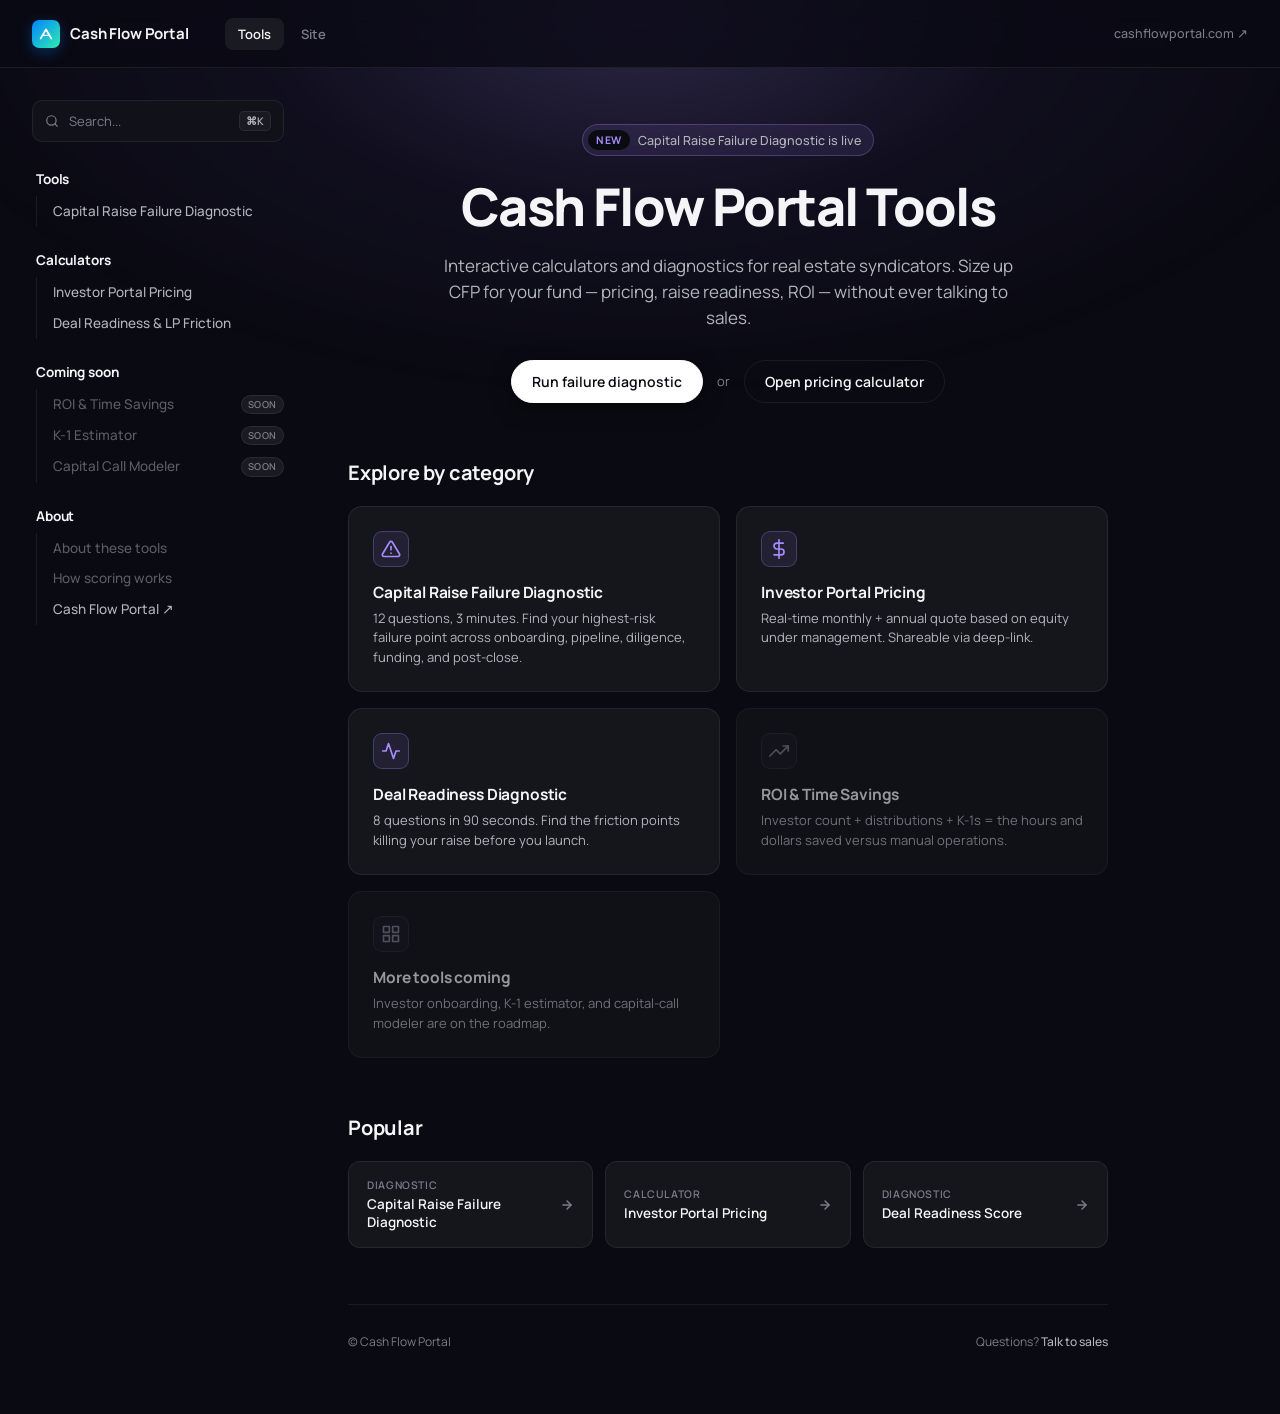
==== commit 5d120afd: "capital raise diagnostic initial commit" ====
--- a/index.html
+++ b/index.html
@@ -8,9 +8,8 @@
 <link rel="preconnect" href="https://fonts.googleapis.com">
 <link rel="preconnect" href="https://fonts.gstatic.com" crossorigin>
 <link href="https://fonts.googleapis.com/css2?family=Manrope:wght@300;400;500;600;700;800&display=swap" rel="stylesheet">
+<link rel="stylesheet" href="shell.css">
 <style>
-  *, *::before, *::after { box-sizing: border-box; margin: 0; padding: 0; }
-
   :root {
     /* Surfaces */
     --bg:           #0a0a12;
@@ -46,247 +45,10 @@
     /* Shadow */
     --shadow-sm:    0 1px 2px rgba(0,0,0,0.35);
     --shadow-md:    0 2px 4px rgba(0,0,0,0.3), 0 12px 32px rgba(0,0,0,0.35);
-
-    /* Layout */
-    --topbar-h:     68px;
-    --sidebar-w:    260px;
-  }
-
-  html, body { min-height: 100%; }
-
-  body {
-    background: var(--bg);
-    color: var(--text);
-    font-family: 'Manrope', -apple-system, BlinkMacSystemFont, 'Segoe UI', sans-serif;
-    -webkit-font-smoothing: antialiased;
-    position: relative;
-    overflow-x: hidden;
-  }
-
-  /* Top-edge violet halo (Squaredocs aesthetic) */
-  body::before {
-    content: '';
-    position: fixed;
-    top: -360px;
-    left: 50%;
-    transform: translateX(-50%);
-    width: 1500px;
-    height: 760px;
-    background: radial-gradient(ellipse at center, rgba(167,139,250,0.22) 0%, rgba(99,72,180,0.08) 35%, transparent 70%);
-    pointer-events: none;
-    z-index: 0;
-    filter: blur(8px);
-  }
-
-  a { color: inherit; text-decoration: none; }
-
-  /* ---------- Topbar ---------- */
-  .topbar {
-    position: sticky;
-    top: 0;
-    z-index: 10;
-    height: var(--topbar-h);
-    background: rgba(10,10,18,0.78);
-    -webkit-backdrop-filter: saturate(140%) blur(12px);
-    backdrop-filter: saturate(140%) blur(12px);
-    border-bottom: 1px solid var(--border);
-  }
-
-  .topbar-inner {
-    max-width: 1280px;
-    height: 100%;
-    margin: 0 auto;
-    padding: 0 32px;
-    display: flex;
-    align-items: center;
-    gap: 18px;
-  }
-
-  .topbar-brand {
-    display: flex;
-    align-items: center;
-    gap: 10px;
-    font-weight: 700;
-    font-size: 15px;
-    letter-spacing: -0.01em;
-    color: var(--text);
-  }
-
-  .logo-mark {
-    width: 28px;
-    height: 28px;
-    background: var(--brand-grad);
-    border-radius: 7px;
-    display: flex;
-    align-items: center;
-    justify-content: center;
-    flex-shrink: 0;
-    box-shadow: 0 4px 14px rgba(0,133,255,0.3);
-  }
-
-  .topbar-tabs {
-    display: flex;
-    gap: 4px;
-    margin-left: 18px;
-  }
-
-  .tab {
-    font-size: 13px;
-    font-weight: 600;
-    color: var(--muted);
-    padding: 7px 13px;
-    border-radius: 8px;
-    transition: color 0.15s, background 0.15s;
-  }
-
-  .tab:hover { color: var(--text); }
-  .tab.active { color: var(--text); background: var(--surface-2); }
-
-  .topbar-aux {
-    margin-left: auto;
-    display: flex;
-    align-items: center;
-    gap: 14px;
-  }
-
-  .ext-link {
-    font-size: 12.5px;
-    font-weight: 500;
-    color: var(--muted);
-    transition: color 0.15s;
-  }
-
-  .ext-link:hover { color: var(--accent); }
-
-  /* ---------- Shell ---------- */
-  .shell {
-    position: relative;
-    z-index: 1;
-    max-width: 1280px;
-    margin: 0 auto;
-    padding: 32px 32px 64px;
-    display: grid;
-    grid-template-columns: var(--sidebar-w) 1fr;
-    gap: 56px;
-    align-items: start;
-  }
-
-  /* ---------- Sidebar ---------- */
-  .sidebar {
-    position: sticky;
-    top: calc(var(--topbar-h) + 32px);
-    align-self: start;
-    max-height: calc(100vh - var(--topbar-h) - 64px);
-    overflow-y: auto;
-    padding-right: 8px;
-    padding-bottom: 32px;
-  }
-
-  .sidebar::-webkit-scrollbar { width: 6px; }
-  .sidebar::-webkit-scrollbar-track { background: transparent; }
-  .sidebar::-webkit-scrollbar-thumb { background: var(--border); border-radius: 3px; }
-
-  .search {
-    display: flex;
-    align-items: center;
-    gap: 10px;
-    width: 100%;
-    background: var(--surface);
-    border: 1px solid var(--border);
-    border-radius: 10px;
-    padding: 10px 12px;
-    margin-bottom: 28px;
-    cursor: pointer;
-    transition: border-color 0.15s;
-  }
-
-  .search:hover { border-color: var(--border-hover); }
-
-  .search svg { color: var(--muted); flex-shrink: 0; }
-
-  .search-text {
-    flex: 1;
-    font-size: 13px;
-    color: var(--muted);
-  }
-
-  .search-kbd {
-    display: inline-flex;
-    align-items: center;
-    gap: 1px;
-    font-family: 'Manrope', sans-serif;
-    font-size: 10.5px;
-    font-weight: 600;
-    color: var(--text-2);
-    background: var(--surface-2);
-    border: 1px solid var(--border);
-    border-radius: 5px;
-    padding: 2px 6px;
-  }
-
-  .nav-group { margin-bottom: 24px; }
-  .nav-group:last-child { margin-bottom: 0; }
-
-  .nav-group h4 {
-    font-size: 13.5px;
-    font-weight: 700;
-    color: var(--text);
-    letter-spacing: -0.01em;
-    margin-bottom: 8px;
-    padding: 0 4px;
-  }
-
-  .nav-list {
-    list-style: none;
-    margin: 0;
-    padding: 0;
-    border-left: 1px solid var(--border);
-    margin-left: 4px;
-  }
-
-  .nav-list li { margin: 0; }
-
-  .nav-link {
-    display: flex;
-    align-items: center;
-    justify-content: space-between;
-    gap: 8px;
-    padding: 6px 0 6px 16px;
-    font-size: 13.5px;
-    font-weight: 500;
-    color: var(--text-2);
-    margin-left: -1px;
-    border-left: 1px solid transparent;
-    transition: color 0.15s, border-color 0.15s;
-    line-height: 1.4;
-  }
-
-  .nav-link:hover { color: var(--text); }
-
-  .nav-link.disabled {
-    color: var(--muted-soft);
-    cursor: default;
-    pointer-events: none;
-  }
-
-  .nav-link .nav-tag {
-    font-size: 9.5px;
-    font-weight: 600;
-    letter-spacing: 0.06em;
-    text-transform: uppercase;
-    color: var(--muted);
-    background: var(--surface-2);
-    border: 1px solid var(--border);
-    padding: 2px 6px;
-    border-radius: 20px;
-    flex-shrink: 0;
-  }
-
-  /* ---------- Main content ---------- */
-  .content {
-    max-width: 760px;
-    min-width: 0;
-  }
+  }
+
+  /* ---------- Page content (launcher only) ---------- */
+  .content { max-width: 760px; }
 
   /* ---------- Hero ---------- */
   .hero {
@@ -394,7 +156,7 @@
     border-color: var(--border-hover);
   }
 
-  /* ---------- Category section ---------- */
+  /* ---------- Sections ---------- */
   .section-title {
     font-family: 'Manrope', sans-serif;
     font-size: 20px;
@@ -420,8 +182,6 @@
     transition: border-color 0.18s, background 0.18s, transform 0.18s;
     overflow: hidden;
   }
-
-  a.cat { cursor: pointer; }
 
   a.cat:hover {
     background: var(--card-hover);
@@ -477,7 +237,7 @@
     color: var(--text-2);
   }
 
-  /* ---------- Popular section ---------- */
+  /* ---------- Popular ---------- */
   .pop-row {
     display: grid;
     grid-template-columns: repeat(3, 1fr);
@@ -538,119 +298,53 @@
   .footer a { color: var(--text-2); font-weight: 500; transition: color 0.15s; }
   .footer a:hover { color: var(--accent); }
 
-  /* ---------- Responsive ---------- */
-  @media (max-width: 960px) {
-    .shell {
-      grid-template-columns: 1fr;
-      gap: 32px;
-      padding: 24px 24px 48px;
-    }
-
-    .sidebar {
-      position: static;
-      max-height: none;
-      overflow-y: visible;
-      padding-bottom: 8px;
-      border-bottom: 1px solid var(--border);
-      margin-bottom: 8px;
-    }
-
-    .topbar-tabs { display: none; }
-    .topbar-inner { padding: 0 20px; gap: 12px; }
-    .cat-grid { grid-template-columns: 1fr; }
-    .pop-row { grid-template-columns: 1fr; }
-  }
-
   @media (max-width: 520px) {
     .hero { padding-top: 16px; padding-bottom: 36px; }
     .hero-actions { gap: 6px; }
     .hero-or { display: none; }
-    .topbar-aux .ext-link { display: none; }
+    .cat-grid { grid-template-columns: 1fr; }
+    .pop-row { grid-template-columns: 1fr; }
   }
 </style>
 </head>
 <body>
 
-<header class="topbar">
-  <div class="topbar-inner">
-    <a class="topbar-brand" href="./">
-      <span class="logo-mark">
-        <svg width="16" height="16" viewBox="0 0 18 18" fill="none" aria-hidden="true">
-          <path d="M3 14L9 4L15 14" stroke="white" stroke-width="2" stroke-linecap="round" stroke-linejoin="round"/>
-          <path d="M5.5 10.5H12.5" stroke="white" stroke-width="1.5" stroke-linecap="round"/>
-        </svg>
-      </span>
-      <span>Cash Flow Portal</span>
-    </a>
-    <nav class="topbar-tabs">
-      <a class="tab active" href="./">Tools</a>
-      <a class="tab" href="https://cashflowportal.com/" rel="noopener">Site</a>
-    </nav>
-    <div class="topbar-aux">
-      <a class="ext-link" href="https://cashflowportal.com/" rel="noopener">cashflowportal.com ↗</a>
-    </div>
-  </div>
-</header>
+<header id="cfp-topbar" class="topbar"></header>
 
 <div class="shell">
 
-  <aside class="sidebar" aria-label="Tools navigation">
-
-    <div class="search" role="button" tabindex="0" aria-label="Search (placeholder)">
-      <svg width="14" height="14" viewBox="0 0 24 24" fill="none" stroke="currentColor" stroke-width="2" stroke-linecap="round" stroke-linejoin="round">
-        <circle cx="11" cy="11" r="8"></circle>
-        <line x1="21" y1="21" x2="16.65" y2="16.65"></line>
-      </svg>
-      <span class="search-text">Search...</span>
-      <span class="search-kbd">⌘K</span>
-    </div>
-
-    <div class="nav-group">
-      <h4>Calculators</h4>
-      <ul class="nav-list">
-        <li><a class="nav-link" href="pricing.html">Investor Portal Pricing</a></li>
-        <li><a class="nav-link" href="readiness.html">Deal Readiness &amp; LP Friction</a></li>
-      </ul>
-    </div>
-
-    <div class="nav-group">
-      <h4>Coming soon</h4>
-      <ul class="nav-list">
-        <li><a class="nav-link disabled" aria-disabled="true">ROI &amp; Time Savings <span class="nav-tag">Soon</span></a></li>
-        <li><a class="nav-link disabled" aria-disabled="true">K-1 Estimator <span class="nav-tag">Soon</span></a></li>
-        <li><a class="nav-link disabled" aria-disabled="true">Capital Call Modeler <span class="nav-tag">Soon</span></a></li>
-      </ul>
-    </div>
-
-    <div class="nav-group">
-      <h4>About</h4>
-      <ul class="nav-list">
-        <li><a class="nav-link disabled" aria-disabled="true">About these tools</a></li>
-        <li><a class="nav-link disabled" aria-disabled="true">How scoring works</a></li>
-        <li><a class="nav-link" href="https://cashflowportal.com/" rel="noopener">Cash Flow Portal ↗</a></li>
-      </ul>
-    </div>
-
-  </aside>
+  <aside id="cfp-sidebar" class="sidebar" aria-label="Tools navigation"></aside>
 
   <main class="content">
 
     <section class="hero">
       <span class="hero-pill">
         <span class="pill-tag">New</span>
-        Deal Readiness Score is live
+        Capital Raise Failure Diagnostic is live
       </span>
       <h1>Cash Flow Portal Tools</h1>
       <p>Interactive calculators and diagnostics for real estate syndicators. Size up CFP for your fund — pricing, raise readiness, ROI — without ever talking to sales.</p>
       <div class="hero-actions">
-        <a class="btn btn-primary" href="pricing.html">Open pricing calculator</a>
+        <a class="btn btn-primary" href="diagnostic.html">Run failure diagnostic</a>
         <span class="hero-or">or</span>
-        <a class="btn btn-ghost" href="readiness.html">Run readiness diagnostic</a>
+        <a class="btn btn-ghost" href="pricing.html">Open pricing calculator</a>
       </div>
     </section>
 
     <h2 class="section-title">Explore by category</h2>
     <div class="cat-grid">
+
+      <a class="cat" href="diagnostic.html">
+        <div class="cat-icon">
+          <svg width="20" height="20" viewBox="0 0 24 24" fill="none" stroke="currentColor" stroke-width="2" stroke-linecap="round" stroke-linejoin="round">
+            <path d="M10.29 3.86L1.82 18a2 2 0 0 0 1.71 3h16.94a2 2 0 0 0 1.71-3L13.71 3.86a2 2 0 0 0-3.42 0z"></path>
+            <line x1="12" y1="9" x2="12" y2="13"></line>
+            <line x1="12" y1="17" x2="12.01" y2="17"></line>
+          </svg>
+        </div>
+        <h3>Capital Raise Failure Diagnostic</h3>
+        <p>12 questions, 3 minutes. Find your highest-risk failure point across onboarding, pipeline, diligence, funding, and post-close.</p>
+      </a>
 
       <a class="cat" href="pricing.html">
         <div class="cat-icon">
@@ -702,6 +396,17 @@
     <h2 class="section-title">Popular</h2>
     <div class="pop-row">
 
+      <a class="pop" href="diagnostic.html">
+        <div class="pop-text">
+          <div class="pop-eyebrow">Diagnostic</div>
+          <div class="pop-title">Capital Raise Failure Diagnostic</div>
+        </div>
+        <svg class="pop-arrow" width="14" height="14" viewBox="0 0 24 24" fill="none" stroke="currentColor" stroke-width="2.5" stroke-linecap="round" stroke-linejoin="round">
+          <line x1="5" y1="12" x2="19" y2="12"></line>
+          <polyline points="12 5 19 12 12 19"></polyline>
+        </svg>
+      </a>
+
       <a class="pop" href="pricing.html">
         <div class="pop-text">
           <div class="pop-eyebrow">Calculator</div>
@@ -724,17 +429,6 @@
         </svg>
       </a>
 
-      <div class="pop" style="opacity:0.55;">
-        <div class="pop-text">
-          <div class="pop-eyebrow">Coming soon</div>
-          <div class="pop-title">ROI Estimator</div>
-        </div>
-        <svg class="pop-arrow" width="14" height="14" viewBox="0 0 24 24" fill="none" stroke="currentColor" stroke-width="2.5" stroke-linecap="round" stroke-linejoin="round">
-          <line x1="5" y1="12" x2="19" y2="12"></line>
-          <polyline points="12 5 19 12 12 19"></polyline>
-        </svg>
-      </div>
-
     </div>
 
     <div class="footer">
@@ -745,5 +439,6 @@
   </main>
 </div>
 
+<script src="shell.js"></script>
 </body>
 </html>
--- a/shell.css
+++ b/shell.css
@@ -0,0 +1,270 @@
+/* Cash Flow Portal Tools — shared shell styles
+ * Topbar + sticky sidebar + base layout. Used by every page.
+ * Pages keep their own :root tokens; this file references them via var(). */
+
+:root {
+  --topbar-h: 68px;
+  --sidebar-w: 260px;
+}
+
+*, *::before, *::after { box-sizing: border-box; margin: 0; padding: 0; }
+
+html, body { min-height: 100%; }
+
+body {
+  background: var(--bg);
+  color: var(--text);
+  font-family: 'Manrope', -apple-system, BlinkMacSystemFont, 'Segoe UI', sans-serif;
+  -webkit-font-smoothing: antialiased;
+  position: relative;
+  overflow-x: hidden;
+}
+
+/* Top-edge violet halo */
+body::before {
+  content: '';
+  position: fixed;
+  top: -360px;
+  left: 50%;
+  transform: translateX(-50%);
+  width: 1500px;
+  height: 760px;
+  background: radial-gradient(ellipse at center, rgba(167,139,250,0.22) 0%, rgba(99,72,180,0.08) 35%, transparent 70%);
+  pointer-events: none;
+  z-index: 0;
+  filter: blur(8px);
+}
+
+a { color: inherit; text-decoration: none; }
+
+/* ---------- Topbar ---------- */
+.topbar {
+  position: sticky;
+  top: 0;
+  z-index: 10;
+  height: var(--topbar-h);
+  background: rgba(10,10,18,0.78);
+  -webkit-backdrop-filter: saturate(140%) blur(12px);
+  backdrop-filter: saturate(140%) blur(12px);
+  border-bottom: 1px solid var(--border);
+}
+
+.topbar-inner {
+  max-width: 1280px;
+  height: 100%;
+  margin: 0 auto;
+  padding: 0 32px;
+  display: flex;
+  align-items: center;
+  gap: 18px;
+}
+
+.topbar-brand {
+  display: flex;
+  align-items: center;
+  gap: 10px;
+  font-weight: 700;
+  font-size: 15px;
+  letter-spacing: -0.01em;
+  color: var(--text);
+}
+
+.topbar .logo-mark {
+  width: 28px;
+  height: 28px;
+  background: var(--brand-grad);
+  border-radius: 7px;
+  display: flex;
+  align-items: center;
+  justify-content: center;
+  flex-shrink: 0;
+  box-shadow: 0 4px 14px rgba(0,133,255,0.3);
+}
+
+.topbar-tabs {
+  display: flex;
+  gap: 4px;
+  margin-left: 18px;
+}
+
+.tab {
+  font-size: 13px;
+  font-weight: 600;
+  color: var(--muted);
+  padding: 7px 13px;
+  border-radius: 8px;
+  transition: color 0.15s, background 0.15s;
+}
+
+.tab:hover { color: var(--text); }
+.tab.active { color: var(--text); background: var(--surface-2); }
+
+.topbar-aux {
+  margin-left: auto;
+  display: flex;
+  align-items: center;
+  gap: 14px;
+}
+
+.topbar-aux .ext-link {
+  font-size: 12.5px;
+  font-weight: 500;
+  color: var(--muted);
+  transition: color 0.15s;
+}
+
+.topbar-aux .ext-link:hover { color: var(--accent); }
+
+/* ---------- Shell layout ---------- */
+.shell {
+  position: relative;
+  z-index: 1;
+  max-width: 1280px;
+  margin: 0 auto;
+  padding: 32px 32px 64px;
+  display: grid;
+  grid-template-columns: var(--sidebar-w) 1fr;
+  gap: 56px;
+  align-items: start;
+}
+
+.content { min-width: 0; }
+
+/* ---------- Sidebar ---------- */
+.sidebar {
+  position: sticky;
+  top: calc(var(--topbar-h) + 32px);
+  align-self: start;
+  max-height: calc(100vh - var(--topbar-h) - 64px);
+  overflow-y: auto;
+  padding-right: 8px;
+  padding-bottom: 32px;
+}
+
+.sidebar::-webkit-scrollbar { width: 6px; }
+.sidebar::-webkit-scrollbar-track { background: transparent; }
+.sidebar::-webkit-scrollbar-thumb { background: var(--border); border-radius: 3px; }
+
+.search {
+  display: flex;
+  align-items: center;
+  gap: 10px;
+  width: 100%;
+  background: var(--surface);
+  border: 1px solid var(--border);
+  border-radius: 10px;
+  padding: 10px 12px;
+  margin-bottom: 28px;
+  cursor: pointer;
+  transition: border-color 0.15s;
+}
+
+.search:hover { border-color: var(--border-hover); }
+.search svg { color: var(--muted); flex-shrink: 0; }
+
+.search-text {
+  flex: 1;
+  font-size: 13px;
+  color: var(--muted);
+}
+
+.search-kbd {
+  display: inline-flex;
+  align-items: center;
+  font-family: 'Manrope', sans-serif;
+  font-size: 10.5px;
+  font-weight: 600;
+  color: var(--text-2);
+  background: var(--surface-2);
+  border: 1px solid var(--border);
+  border-radius: 5px;
+  padding: 2px 6px;
+}
+
+.nav-group { margin-bottom: 24px; }
+.nav-group:last-child { margin-bottom: 0; }
+
+.nav-group h4 {
+  font-size: 13.5px;
+  font-weight: 700;
+  color: var(--text);
+  letter-spacing: -0.01em;
+  margin-bottom: 8px;
+  padding: 0 4px;
+}
+
+.nav-list {
+  list-style: none;
+  margin: 0 0 0 4px;
+  padding: 0;
+  border-left: 1px solid var(--border);
+}
+
+.nav-list li { margin: 0; }
+
+.nav-link {
+  display: flex;
+  align-items: center;
+  justify-content: space-between;
+  gap: 8px;
+  padding: 6px 0 6px 16px;
+  font-size: 13.5px;
+  font-weight: 500;
+  color: var(--text-2);
+  margin-left: -1px;
+  border-left: 1px solid transparent;
+  line-height: 1.4;
+  transition: color 0.15s, border-color 0.15s;
+}
+
+.nav-link:hover { color: var(--text); }
+
+.nav-link.active {
+  color: var(--accent);
+  border-left-color: var(--accent);
+  font-weight: 600;
+}
+
+.nav-link.disabled {
+  color: var(--muted-soft);
+  cursor: default;
+  pointer-events: none;
+}
+
+.nav-link .nav-tag {
+  font-size: 9.5px;
+  font-weight: 600;
+  letter-spacing: 0.06em;
+  text-transform: uppercase;
+  color: var(--muted);
+  background: var(--surface-2);
+  border: 1px solid var(--border);
+  padding: 2px 6px;
+  border-radius: 20px;
+  flex-shrink: 0;
+}
+
+/* ---------- Responsive ---------- */
+@media (max-width: 960px) {
+  .shell {
+    grid-template-columns: 1fr;
+    gap: 32px;
+    padding: 24px 24px 48px;
+  }
+
+  .sidebar {
+    position: static;
+    max-height: none;
+    overflow-y: visible;
+    padding-bottom: 8px;
+    border-bottom: 1px solid var(--border);
+    margin-bottom: 8px;
+  }
+
+  .topbar-tabs { display: none; }
+  .topbar-inner { padding: 0 20px; gap: 12px; }
+}
+
+@media (max-width: 520px) {
+  .topbar-aux .ext-link { display: none; }
+}
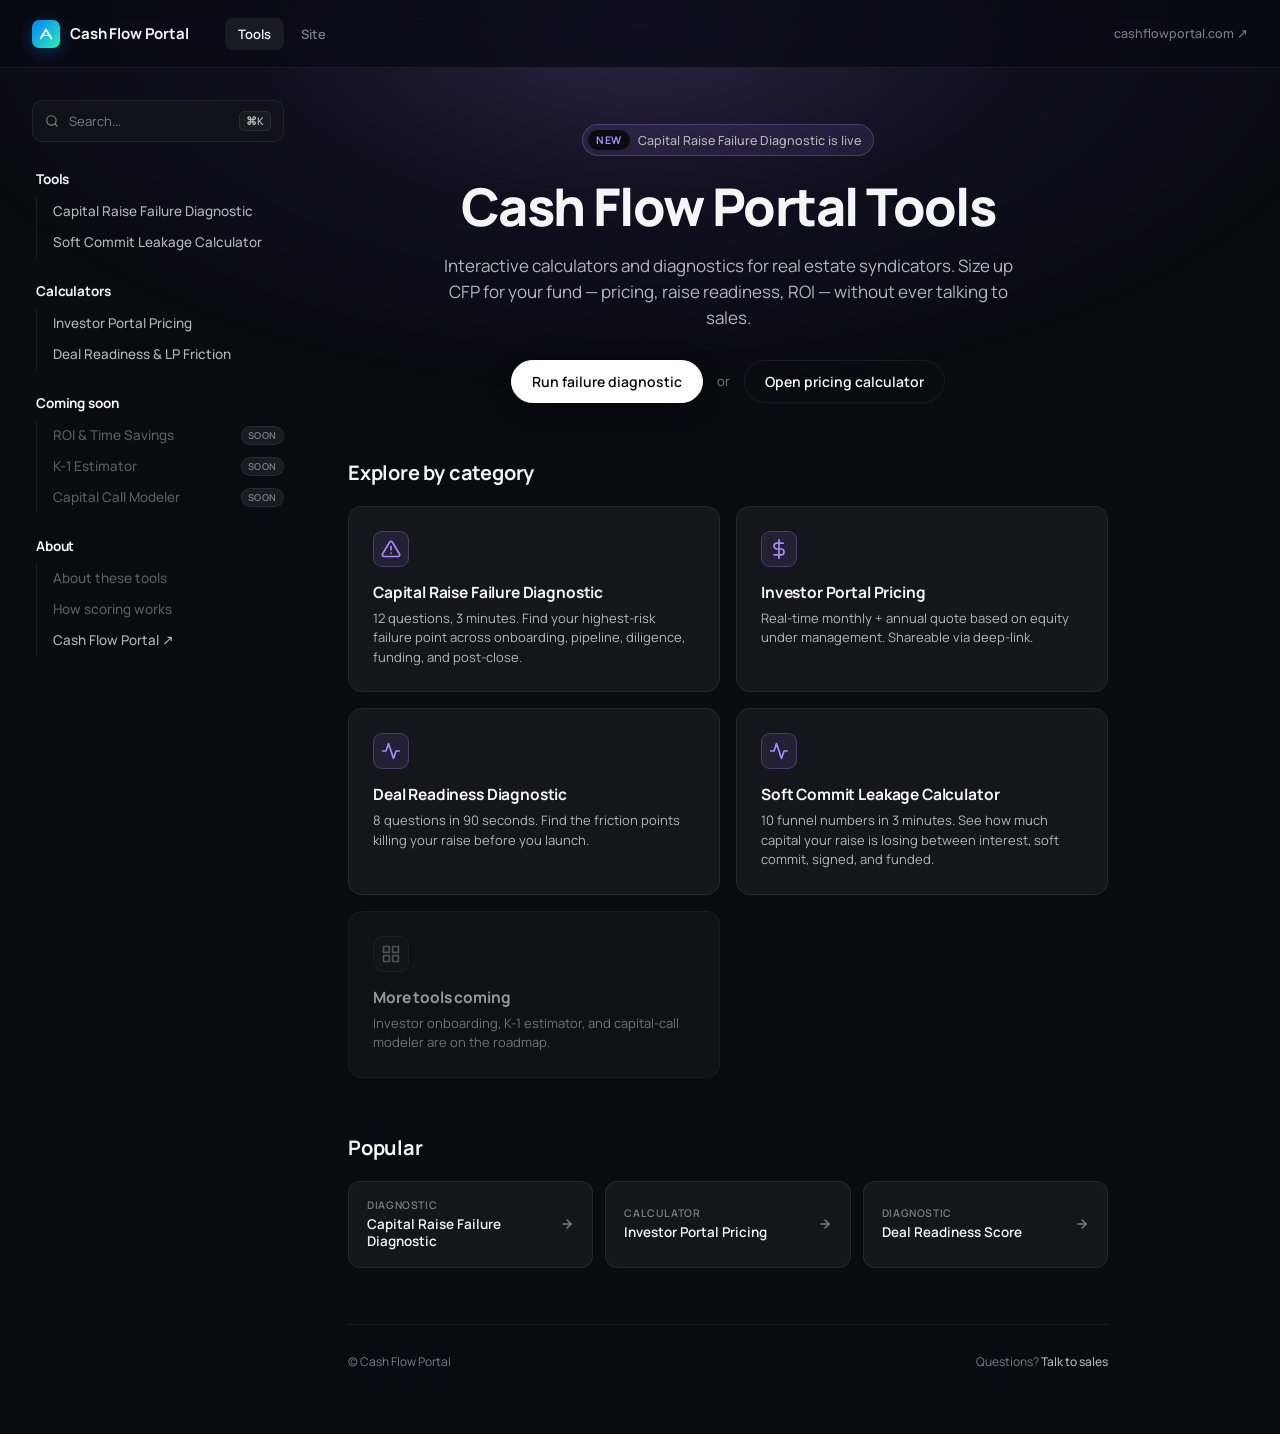
==== commit 02a2ba41: "Add Soft Commit Leakage Calculator under Tools - New leakage.html: 13-question funnel calculator (4 " ====
--- a/index.html
+++ b/index.html
@@ -367,16 +367,15 @@
         <p>8 questions in 90 seconds. Find the friction points killing your raise before you launch.</p>
       </a>
 
-      <div class="cat disabled">
+      <a class="cat" href="leakage.html">
         <div class="cat-icon">
           <svg width="20" height="20" viewBox="0 0 24 24" fill="none" stroke="currentColor" stroke-width="2" stroke-linecap="round" stroke-linejoin="round">
-            <polyline points="23 6 13.5 15.5 8.5 10.5 1 18"></polyline>
-            <polyline points="17 6 23 6 23 12"></polyline>
+            <polyline points="22 12 18 12 15 21 9 3 6 12 2 12"></polyline>
           </svg>
         </div>
-        <h3>ROI &amp; Time Savings</h3>
-        <p>Investor count + distributions + K-1s = the hours and dollars saved versus manual operations.</p>
-      </div>
+        <h3>Soft Commit Leakage Calculator</h3>
+        <p>10 funnel numbers in 3 minutes. See how much capital your raise is losing between interest, soft commit, signed, and funded.</p>
+      </a>
 
       <div class="cat disabled">
         <div class="cat-icon">
